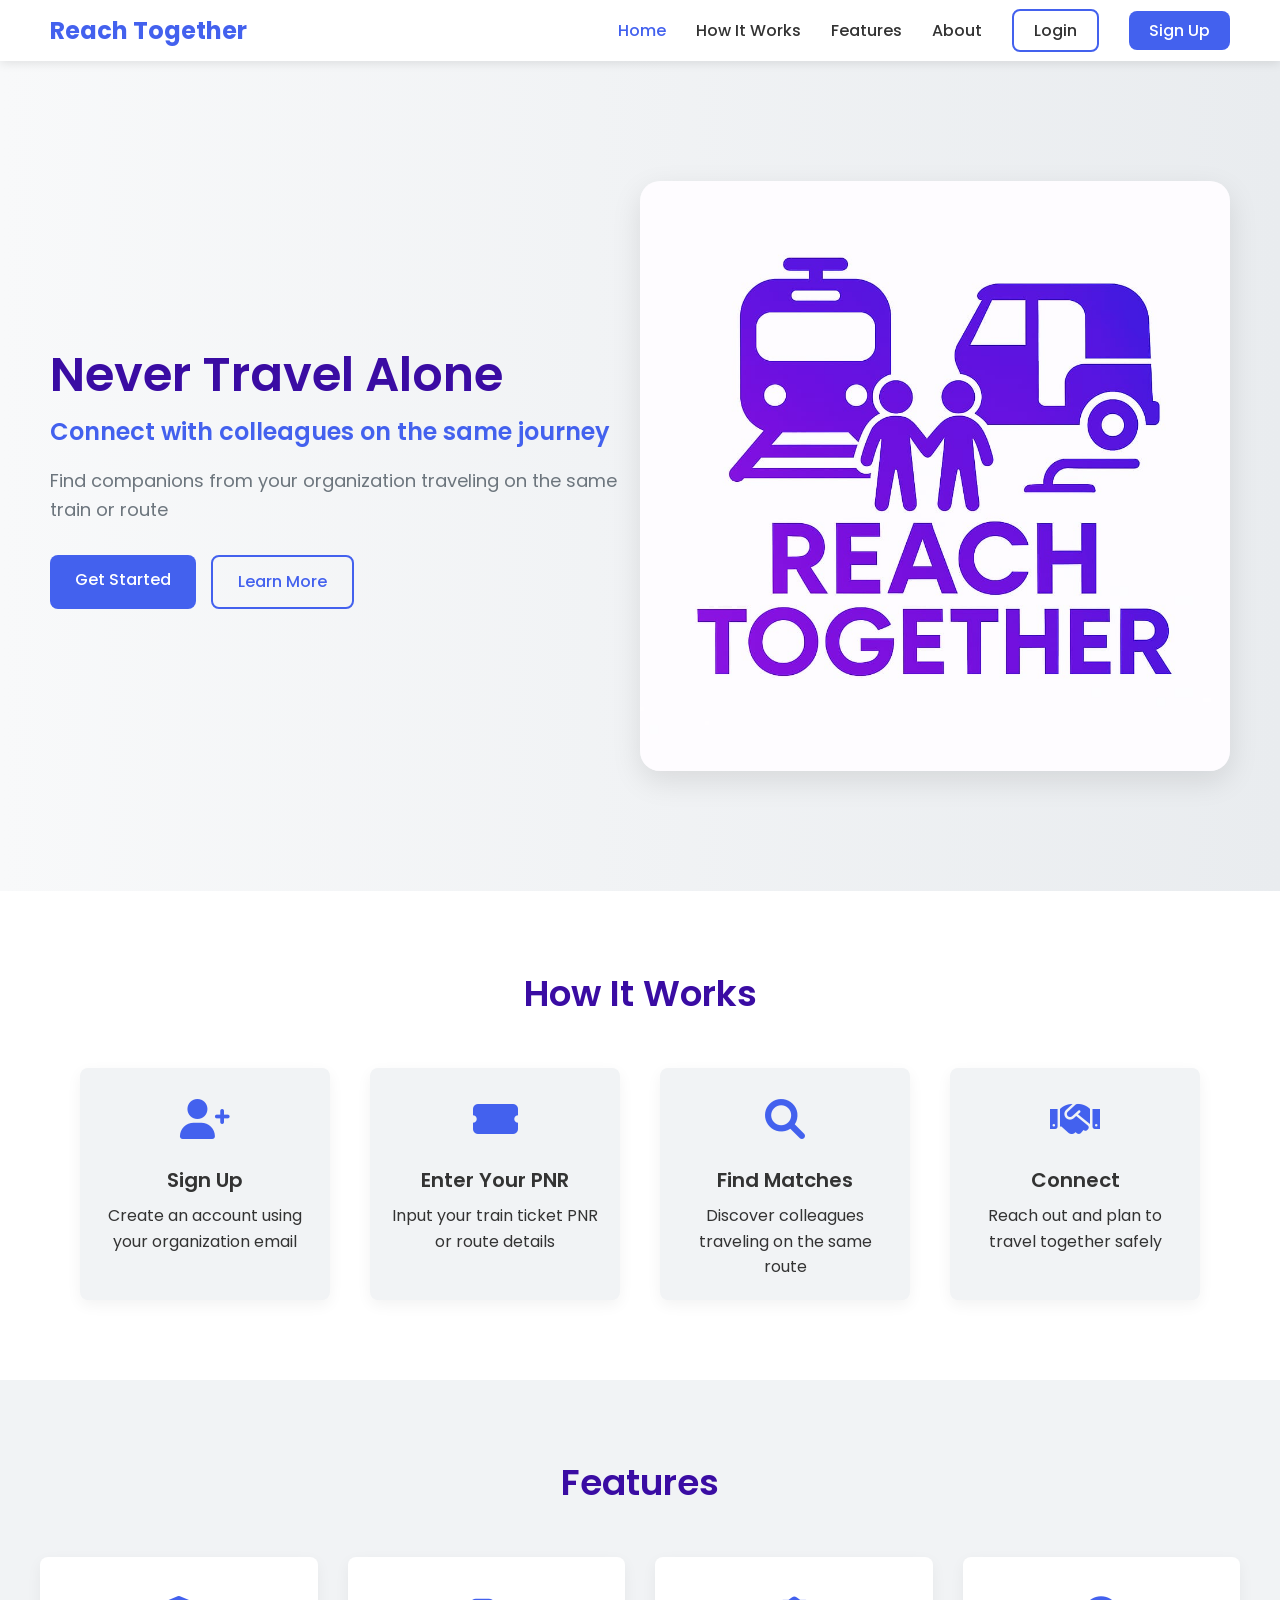
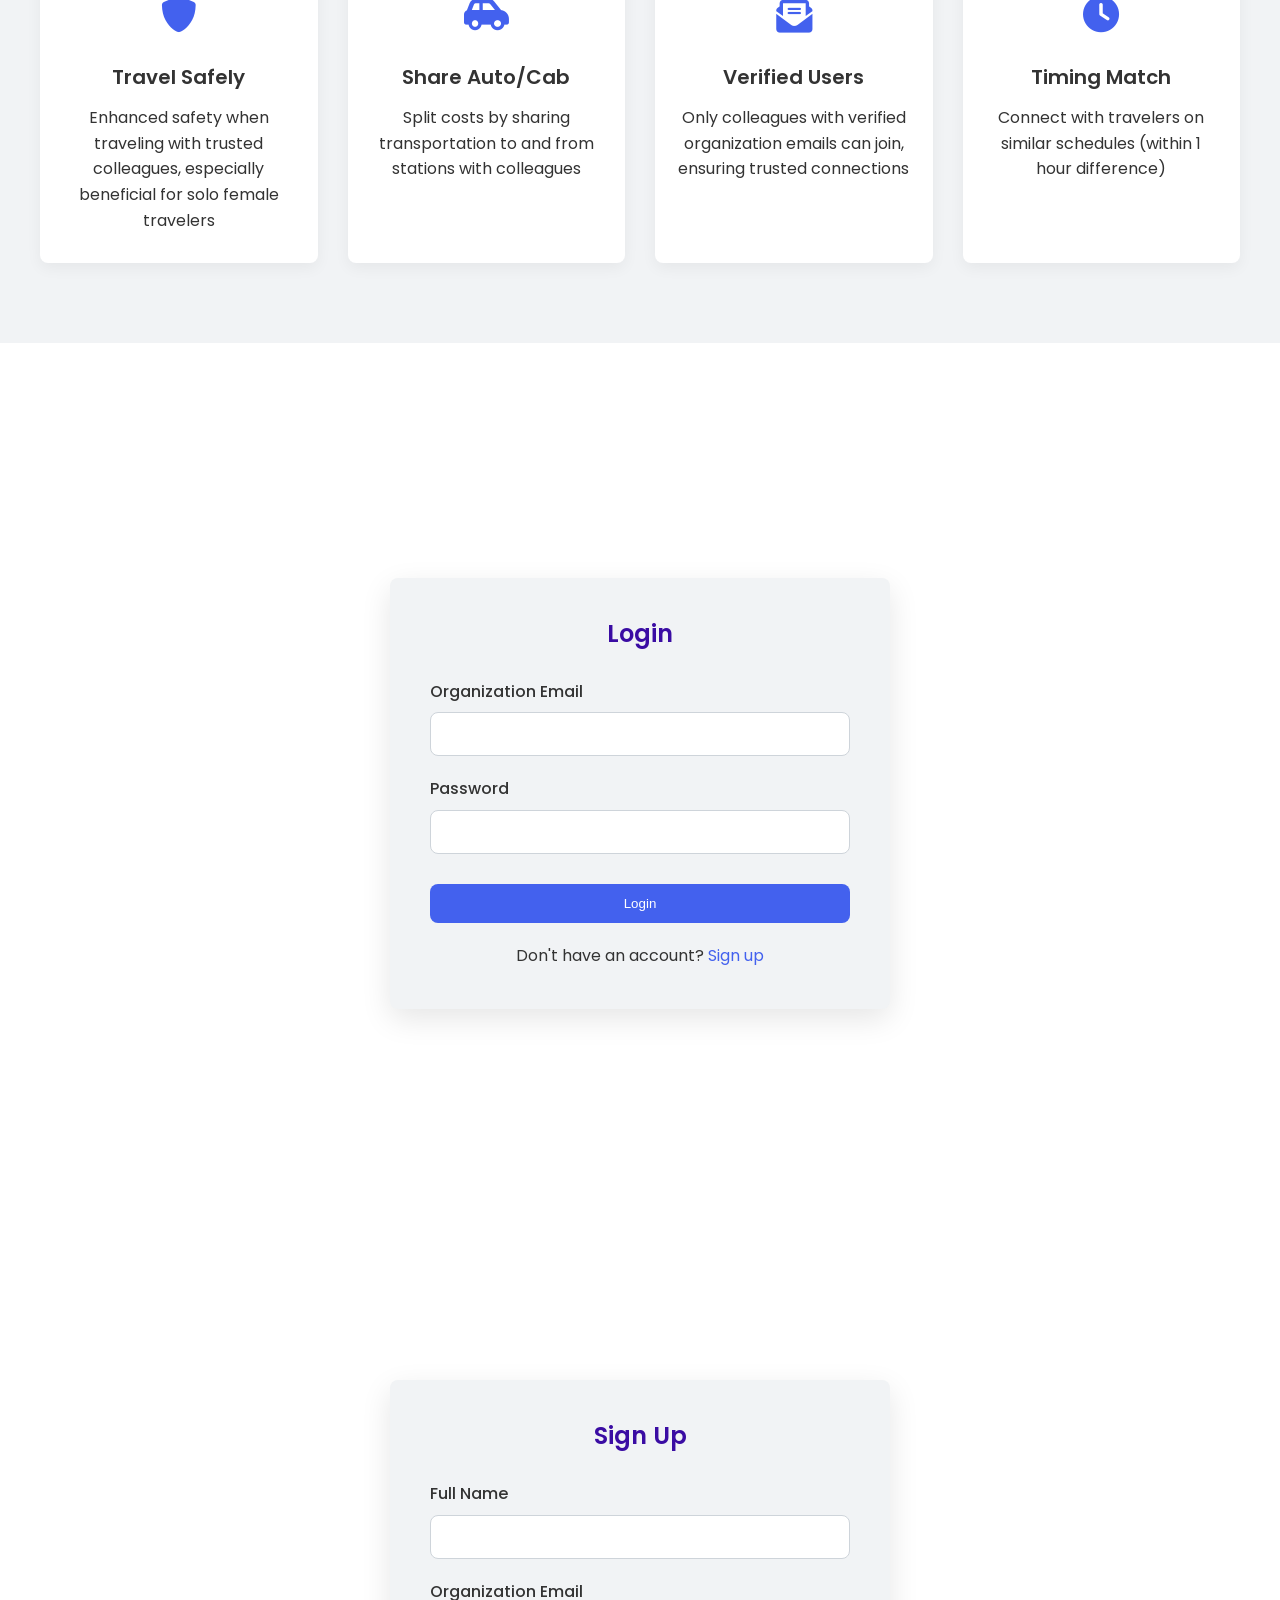
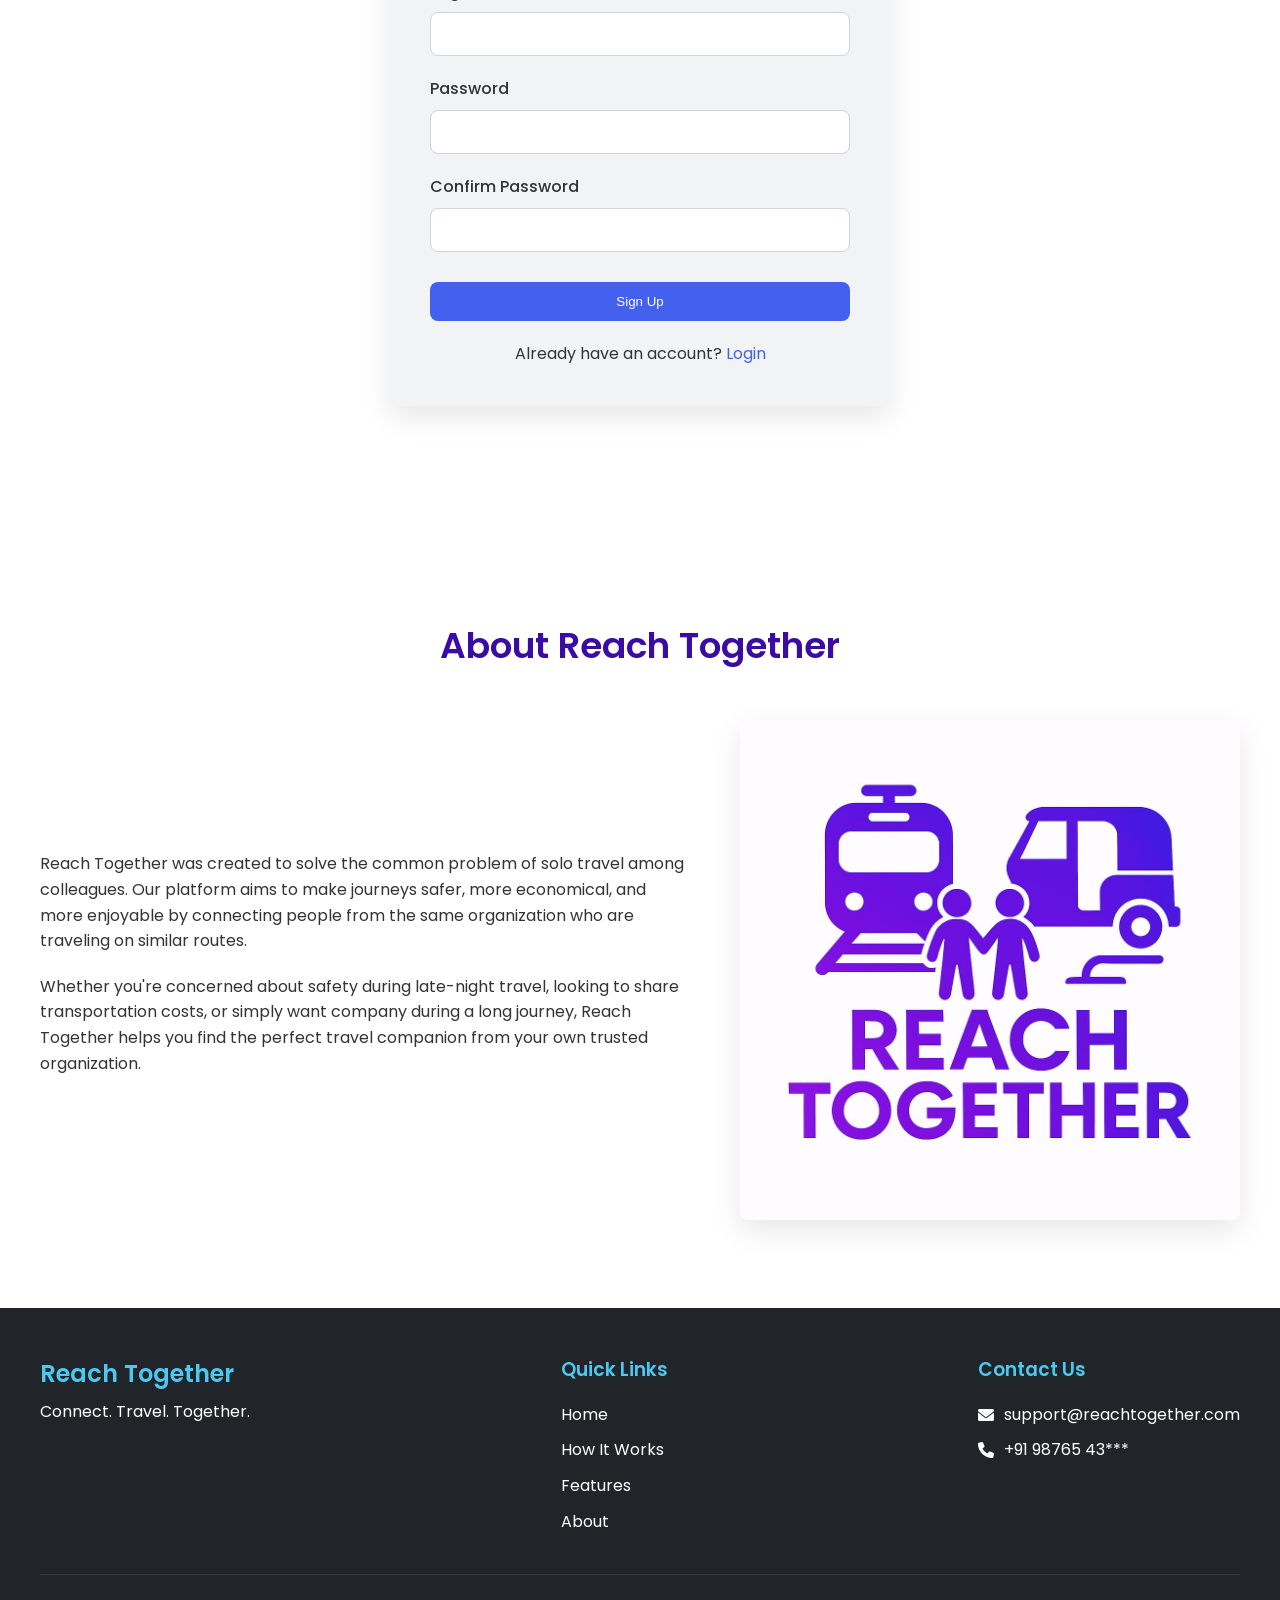
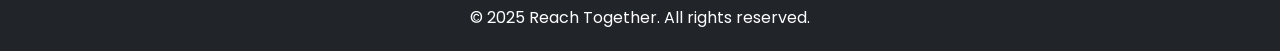
==== index.html @ 0765d07a "added" ====
<!DOCTYPE html>
<html lang="en">
<head>
    <meta charset="UTF-8">
    <meta name="viewport" content="width=device-width, initial-scale=1.0">
    <title>Reach Together - Find Travel Companions</title>
    <link rel="stylesheet" href="styles.css">
    <link rel="stylesheet" href="https://cdnjs.cloudflare.com/ajax/libs/font-awesome/6.0.0-beta3/css/all.min.css">
</head>
<body>
    <header>
        <nav>
            <div class="logo">
                <h1>Reach Together</h1>
            </div>
            <ul class="nav-links" id="navLinks">
                <li><a href="#home" class="active">Home</a></li>
                <li><a href="#how-it-works">How It Works</a></li>
                <li><a href="#features">Features</a></li>
                <li><a href="#about">About</a></li>
                <li><a href="#login-section" class="login-btn">Login</a></li>
                <li><a href="#signup-section" class="signup-btn">Sign Up</a></li>
            </ul>
            <div class="burger" id="burger">
                <div class="line1"></div>
                <div class="line2"></div>
                <div class="line3"></div>
            </div>
        </nav>
    </header>

    <main>
        <section id="home" class="hero">
            <div class="hero-content">
                <h1>Never Travel Alone</h1>
                <h2>Connect with colleagues on the same journey</h2>
                <p>Find companions from your organization traveling on the same train or route</p>
                <div class="hero-buttons">
                    <a href="#signup-section" class="primary-btn">Get Started</a>
                    <a href="#how-it-works" class="secondary-btn">Learn More</a>
                </div>
            </div>
            <div class="hero-image">
                <img src="WhatsApp Image 2025-04-29 at 11.39.32 AM.jpeg" alt="People traveling together">
            </div>
        </section>

        <section id="how-it-works" class="how-it-works">
            <h2>How It Works</h2>
            <div class="steps-container">
                <div class="step">
                    <div class="step-icon">
                        <i class="fas fa-user-plus"></i>
                    </div>
                    <h3>Sign Up</h3>
                    <p>Create an account using your organization email</p>
                </div>
                <div class="step">
                    <div class="step-icon">
                        <i class="fas fa-ticket-alt"></i>
                    </div>
                    <h3>Enter Your PNR</h3>
                    <p>Input your train ticket PNR or route details</p>
                </div>
                <div class="step">
                    <div class="step-icon">
                        <i class="fas fa-search"></i>
                    </div>
                    <h3>Find Matches</h3>
                    <p>Discover colleagues traveling on the same route</p>
                </div>
                <div class="step">
                    <div class="step-icon">
                        <i class="fas fa-handshake"></i>
                    </div>
                    <h3>Connect</h3>
                    <p>Reach out and plan to travel together safely</p>
                </div>
            </div>
        </section>

        <section id="features" class="features">
            <h2>Features</h2>
            <div class="features-grid">
                <div class="feature-card">
                    <div class="feature-icon">
                        <i class="fas fa-shield-alt"></i>
                    </div>
                    <h3>Travel Safely</h3>
                    <p>Enhanced safety when traveling with trusted colleagues, especially beneficial for solo female travelers</p>
                </div>
                <div class="feature-card">
                    <div class="feature-icon">
                        <i class="fas fa-car-side"></i>
                    </div>
                    <h3>Share Auto/Cab</h3>
                    <p>Split costs by sharing transportation to and from stations with colleagues</p>
                </div>
                <div class="feature-card">
                    <div class="feature-icon">
                        <i class="fas fa-envelope-open-text"></i>
                    </div>
                    <h3>Verified Users</h3>
                    <p>Only colleagues with verified organization emails can join, ensuring trusted connections</p>
                </div>
                <div class="feature-card">
                    <div class="feature-icon">
                        <i class="fas fa-clock"></i>
                    </div>
                    <h3>Timing Match</h3>
                    <p>Connect with travelers on similar schedules (within 1 hour difference)</p>
                </div>
            </div>
        </section>

        <section id="login-section" class="auth-section">
            <div class="auth-container">
                <h2>Login</h2>
                <form id="loginForm">
                    <div class="form-group">
                        <label for="loginEmail">Organization Email</label>
                        <input type="email" id="loginEmail" required>
                    </div>
                    <div class="form-group">
                        <label for="loginPassword">Password</label>
                        <input type="password" id="loginPassword" required>
                    </div>
                    <button type="submit" class="primary-btn">Login</button>
                </form>
                <p class="auth-redirect">Don't have an account? <a href="#signup-section">Sign up</a></p>
            </div>
        </section>

        <section id="signup-section" class="auth-section">
            <div class="auth-container">
                <h2>Sign Up</h2>
                <form id="signupForm">
                    <div class="form-group">
                        <label for="signupName">Full Name</label>
                        <input type="text" id="signupName" required>
                    </div>
                    <div class="form-group">
                        <label for="signupEmail">Organization Email</label>
                        <input type="email" id="signupEmail" required>
                    </div>
                    <div class="form-group">
                        <label for="signupPassword">Password</label>
                        <input type="password" id="signupPassword" required>
                    </div>
                    <div class="form-group">
                        <label for="signupConfirmPassword">Confirm Password</label>
                        <input type="password" id="signupConfirmPassword" required>
                    </div>
                    <button type="submit" class="primary-btn">Sign Up</button>
                </form>
                <p class="auth-redirect">Already have an account? <a href="#login-section">Login</a></p>
            </div>
        </section>

        <section id="about" class="about">
            <h2>About Reach Together</h2>
            <div class="about-content">
                <div class="about-text">
                    <p>Reach Together was created to solve the common problem of solo travel among colleagues. Our platform aims to make journeys safer, more economical, and more enjoyable by connecting people from the same organization who are traveling on similar routes.</p>
                    <p>Whether you're concerned about safety during late-night travel, looking to share transportation costs, or simply want company during a long journey, Reach Together helps you find the perfect travel companion from your own trusted organization.</p>
                </div>
                <div class="about-image">
                    <img src="WhatsApp Image 2025-04-29 at 11.39.32 AM.jpeg" alt="About Reach Together">
                </div>
            </div>
        </section>
    </main>

    <footer>
        <div class="footer-content">
            <div class="footer-logo">
                <h2>Reach Together</h2>
                <p>Connect. Travel. Together.</p>
            </div>
            <div class="footer-links">
                <h3>Quick Links</h3>
                <ul>
                    <li><a href="#home">Home</a></li>
                    <li><a href="#how-it-works">How It Works</a></li>
                    <li><a href="#features">Features</a></li>
                    <li><a href="#about">About</a></li>
                </ul>
            </div>
            <div class="footer-contact">
                <h3>Contact Us</h3>
                <p><i class="fas fa-envelope"></i> support@reachtogether.com</p>
                <p><i class="fas fa-phone"></i> +91 98765 43***</p>
            </div>
        </div>
        <div class="footer-bottom">
            <p>&copy; 2025 Reach Together. All rights reserved.</p>
        </div>
    </footer>

    <script src="script.js"></script>
</body>
</html>
---- styles.css ----
/* Global Styles */
@import url('https://fonts.googleapis.com/css2?family=Poppins:wght@300;400;500;600;700&display=swap');

:root {
    --primary-color: #4361ee;
    --secondary-color: #3a0ca3;
    --accent-color: #4cc9f0;
    --text-dark: #333333;
    --text-light: #ffffff;
    --background-light: #f8f9fa;
    --background-dark: #212529;
    --success-color: #2ecc71;
    --danger-color: #e74c3c;
    --warning-color: #f39c12;
    --gray-light: #f1f3f5;
    --gray-medium: #ced4da;
    --gray-dark: #6c757d;
    --border-radius: 8px;
    --transition: all 0.3s ease;
}

* {
    margin: 0;
    padding: 0;
    box-sizing: border-box;
}

body {
    font-family: 'Poppins', sans-serif;
    line-height: 1.6;
    color: var(--text-dark);
    background-color: var(--background-light);
}

a {
    text-decoration: none;
    color: var(--primary-color);
    transition: var(--transition);
}

ul {
    list-style: none;
}

h1, h2, h3, h4 {
    font-weight: 600;
    line-height: 1.3;
}

section {
    padding: 80px 20px;
}

.container {
    max-width: 1200px;
    margin: 0 auto;
    padding: 0 20px;
}

/* Navigation */
header {
    background-color: var(--text-light);
    box-shadow: 0 2px 10px rgba(0, 0, 0, 0.1);
    position: sticky;
    top: 0;
    z-index: 1000;
}

nav {
    display: flex;
    justify-content: space-between;
    align-items: center;
    padding: 15px 50px;
    max-width: 1400px;
    margin: 0 auto;
}

.logo h1 {
    color: var(--primary-color);
    font-size: 24px;
    font-weight: 700;
}

.nav-links {
    display: flex;
    gap: 30px;
}

.nav-links a {
    color: var(--text-dark);
    font-weight: 500;
}

.nav-links a:hover,
.nav-links a.active {
    color: var(--primary-color);
}

.login-btn, .signup-btn {
    padding: 8px 20px;
    border-radius: var(--border-radius);
    font-weight: 500;
}

.login-btn {
    color: var(--primary-color);
    border: 2px solid var(--primary-color);
}

.signup-btn {
    background-color: var(--primary-color);
    color: var(--text-light) !important;
}

.login-btn:hover {
    background-color: rgba(67, 97, 238, 0.1);
}

.signup-btn:hover {
    background-color: var(--secondary-color);
}

.burger {
    display: none;
    cursor: pointer;
}

.burger div {
    width: 25px;
    height: 3px;
    background-color: var(--text-dark);
    margin: 5px;
    transition: var(--transition);
}

/* Hero Section */
.hero {
    display: flex;
    align-items: center;
    justify-content: space-between;
    min-height: calc(100vh - 70px);
    padding: 0 50px;
    background: linear-gradient(to right, #f8f9fa, #e9ecef);
}

.hero-content {
    flex: 1;
    max-width: 600px;
}

.hero-content h1 {
    font-size: 48px;
    color: var(--secondary-color);
    margin-bottom: 10px;
}

.hero-content h2 {
    font-size: 24px;
    color: var(--primary-color);
    margin-bottom: 20px;
}

.hero-content p {
    font-size: 18px;
    color: var(--gray-dark);
    margin-bottom: 30px;
}

.hero-buttons {
    display: flex;
    gap: 15px;
}

.primary-btn {
    background-color: var(--primary-color);
    color: var(--text-light);
    padding: 12px 25px;
    border-radius: var(--border-radius);
    font-weight: 500;
    border: none;
    cursor: pointer;
    display: inline-block;
    transition: var(--transition);
}

.secondary-btn {
    background-color: transparent;
    color: var(--primary-color);
    padding: 12px 25px;
    border-radius: var(--border-radius);
    font-weight: 500;
    border: 2px solid var(--primary-color);
    cursor: pointer;
    display: inline-block;
    transition: var(--transition);
}

.primary-btn:hover {
    background-color: var(--secondary-color);
}

.secondary-btn:hover {
    background-color: rgba(67, 97, 238, 0.1);
}

.hero-image {
    flex: 1;
    display: flex;
    justify-content: center;
    align-items: center;
    max-width: 600px;
}

.hero-image img {
    max-width: 100%;
    border-radius: 20px;
    box-shadow: 0 10px 30px rgba(0, 0, 0, 0.1);
}

/* How It Works Section */
.how-it-works {
    text-align: center;
    background-color: var(--text-light);
}

.how-it-works h2 {
    font-size: 36px;
    margin-bottom: 50px;
    color: var(--secondary-color);
}

.steps-container {
    display: flex;
    justify-content: center;
    flex-wrap: wrap;
    gap: 40px;
    max-width: 1200px;
    margin: 0 auto;
}

.step {
    flex: 1;
    min-width: 200px;
    max-width: 250px;
    padding: 20px;
    border-radius: var(--border-radius);
    background-color: var(--gray-light);
    box-shadow: 0 5px 15px rgba(0, 0, 0, 0.05);
    transition: var(--transition);
}

.step:hover {
    transform: translateY(-10px);
    box-shadow: 0 15px 30px rgba(0, 0, 0, 0.1);
}

.step-icon {
    font-size: 40px;
    color: var(--primary-color);
    margin-bottom: 15px;
}

.step h3 {
    margin-bottom: 10px;
    font-size: 20px;
}

/* Features Section */
.features {
    background-color: var(--gray-light);
    text-align: center;
}

.features h2 {
    font-size: 36px;
    margin-bottom: 50px;
    color: var(--secondary-color);
}

.features-grid {
    display: grid;
    grid-template-columns: repeat(auto-fit, minmax(250px, 1fr));
    gap: 30px;
    max-width: 1200px;
    margin: 0 auto;
}

.feature-card {
    background-color: var(--text-light);
    padding: 30px 20px;
    border-radius: var(--border-radius);
    box-shadow: 0 5px 15px rgba(0, 0, 0, 0.05);
    transition: var(--transition);
}

.feature-card:hover {
    transform: translateY(-5px);
    box-shadow: 0 10px 25px rgba(0, 0, 0, 0.1);
}

.feature-icon {
    font-size: 36px;
    color: var(--primary-color);
    margin-bottom: 20px;
}

.feature-card h3 {
    margin-bottom: 15px;
    font-size: 20px;
}

/* Authentication Sections */
.auth-section {
    min-height: 100vh;
    display: flex;
    justify-content: center;
    align-items: center;
    background-color: var(--text-light);
}

.auth-container {
    background-color: var(--gray-light);
    padding: 40px;
    border-radius: var(--border-radius);
    box-shadow: 0 10px 30px rgba(0, 0, 0, 0.1);
    width: 100%;
    max-width: 500px;
}

.auth-container h2 {
    text-align: center;
    margin-bottom: 30px;
    color: var(--secondary-color);
}

.form-group {
    margin-bottom: 20px;
}

.form-group label {
    display: block;
    margin-bottom: 8px;
    font-weight: 500;
}

.form-group input {
    width: 100%;
    padding: 12px 15px;
    border: 1px solid var(--gray-medium);
    border-radius: var(--border-radius);
    font-size: 16px;
    transition: var(--transition);
}

.form-group input:focus {
    border-color: var(--primary-color);
    outline: none;
    box-shadow: 0 0 0 3px rgba(67, 97, 238, 0.2);
}

.auth-container .primary-btn {
    width: 100%;
    margin-top: 10px;
}

.auth-redirect {
    margin-top: 20px;
    text-align: center;
}

/* About Section */
.about {
    background-color: var(--text-light);
}

.about h2 {
    font-size: 36px;
    margin-bottom: 50px;
    text-align: center;
    color: var(--secondary-color);
}

.about-content {
    display: flex;
    align-items: center;
    justify-content: space-between;
    gap: 50px;
    max-width: 1200px;
    margin: 0 auto;
}

.about-text {
    flex: 1;
}

.about-text p {
    margin-bottom: 20px;
    font-size: 16px;
}

.about-image {
    flex: 1;
    max-width: 500px;
}

.about-image img {
    width: 100%;
    border-radius: var(--border-radius);
    box-shadow: 0 10px 30px rgba(0, 0, 0, 0.1);
}

/* Footer */
footer {
    background-color: var(--background-dark);
    color: var(--text-light);
    padding: 50px 20px 20px;
}

.footer-content {
    display: flex;
    justify-content: space-between;
    flex-wrap: wrap;
    gap: 40px;
    max-width: 1200px;
    margin: 0 auto;
}

.footer-logo h2 {
    color: var(--accent-color);
    margin-bottom: 10px;
}

.footer-links h3,
.footer-contact h3 {
    margin-bottom: 20px;
    color: var(--accent-color);
}

.footer-links ul li {
    margin-bottom: 10px;
}

.footer-links a {
    color: var(--text-light);
}

.footer-links a:hover {
    color: var(--accent-color);
}

.footer-contact p {
    margin-bottom: 10px;
    display: flex;
    align-items: center;
    gap: 10px;
}

.footer-bottom {
    text-align: center;
    padding-top: 30px;
    margin-top: 30px;
    border-top: 1px solid rgba(255, 255, 255, 0.1);
    max-width: 1200px;
    margin: 30px auto 0;
}

/* Dashboard Styles (for later implementation) */
.dashboard {
    display: none; /* Initially hidden, will be shown after login */
    padding: 30px;
    max-width: 1200px;
    margin: 0 auto;
}

.dashboard-header {
    display: flex;
    justify-content: space-between;
    align-items: center;
    margin-bottom: 30px;
}

.user-info {
    display: flex;
    align-items: center;
    gap: 15px;
}

.user-avatar {
    width: 50px;
    height: 50px;
    border-radius: 50%;
    background-color: var(--primary-color);
    display: flex;
    align-items: center;
    justify-content: center;
    color: var(--text-light);
    font-weight: 600;
    font-size: 20px;
}

.dashboard-controls {
    display: flex;
    gap: 15px;
}

.dashboard-tabs {
    display: flex;
    background-color: var(--gray-light);
    border-radius: var(--border-radius);
    overflow: hidden;
    margin-bottom: 30px;
}

.tab-btn {
    flex: 1;
    padding: 15px;
    text-align: center;
    background-color: transparent;
    border: none;
    cursor: pointer;
    font-weight: 500;
    transition: var(--transition);
}

.tab-btn.active {
    background-color: var(--primary-color);
    color: var(--text-light);
}

.tab-content {
    background-color: var(--text-light);
    border-radius: var(--border-radius);
    padding: 30px;
    box-shadow: 0 5px 15px rgba(0, 0, 0, 0.05);
}

/* Responsive Design */
@media screen and (max-width: 1024px) {
    .hero {
        flex-direction: column;
        text-align: center;
        padding: 50px 20px;
    }

    .hero-content {
        margin-bottom: 50px;
    }

    .about-content {
        flex-direction: column;
    }

    .about-text {
        order: 2;
    }

    .about-image {
        order: 1;
        margin-bottom: 30px;
    }
}

@media screen and (max-width: 768px) {
    nav {
        padding: 15px 20px;
    }

    .nav-links {
        position: absolute;
        right: 0;
        top: 70px;
        background-color: var(--text-light);
        height: calc(100vh - 70px);
        width: 0;
        flex-direction: column;
        align-items: center;
        justify-content: flex-start;
        padding-top: 40px;
        overflow-x: hidden;
        transition: var(--transition);
        box-shadow: -5px 0 15px rgba(0, 0, 0, 0.1);
    }

    .nav-links.active {
        width: 250px;
    }

    .burger {
        display: block;
    }

    .features-grid,
    .footer-content {
        grid-template-columns: 1fr;
    }
}

@media screen and (max-width: 480px) {
    .hero-content h1 {
        font-size: 36px;
    }

    .hero-content h2 {
        font-size: 20px;
    }

    .hero-buttons {
        flex-direction: column;
    }

    .how-it-works h2,
    .features h2,
    .about h2 {
        font-size: 28px;
    }

    .auth-container {
        padding: 30px 20px;
    }
}
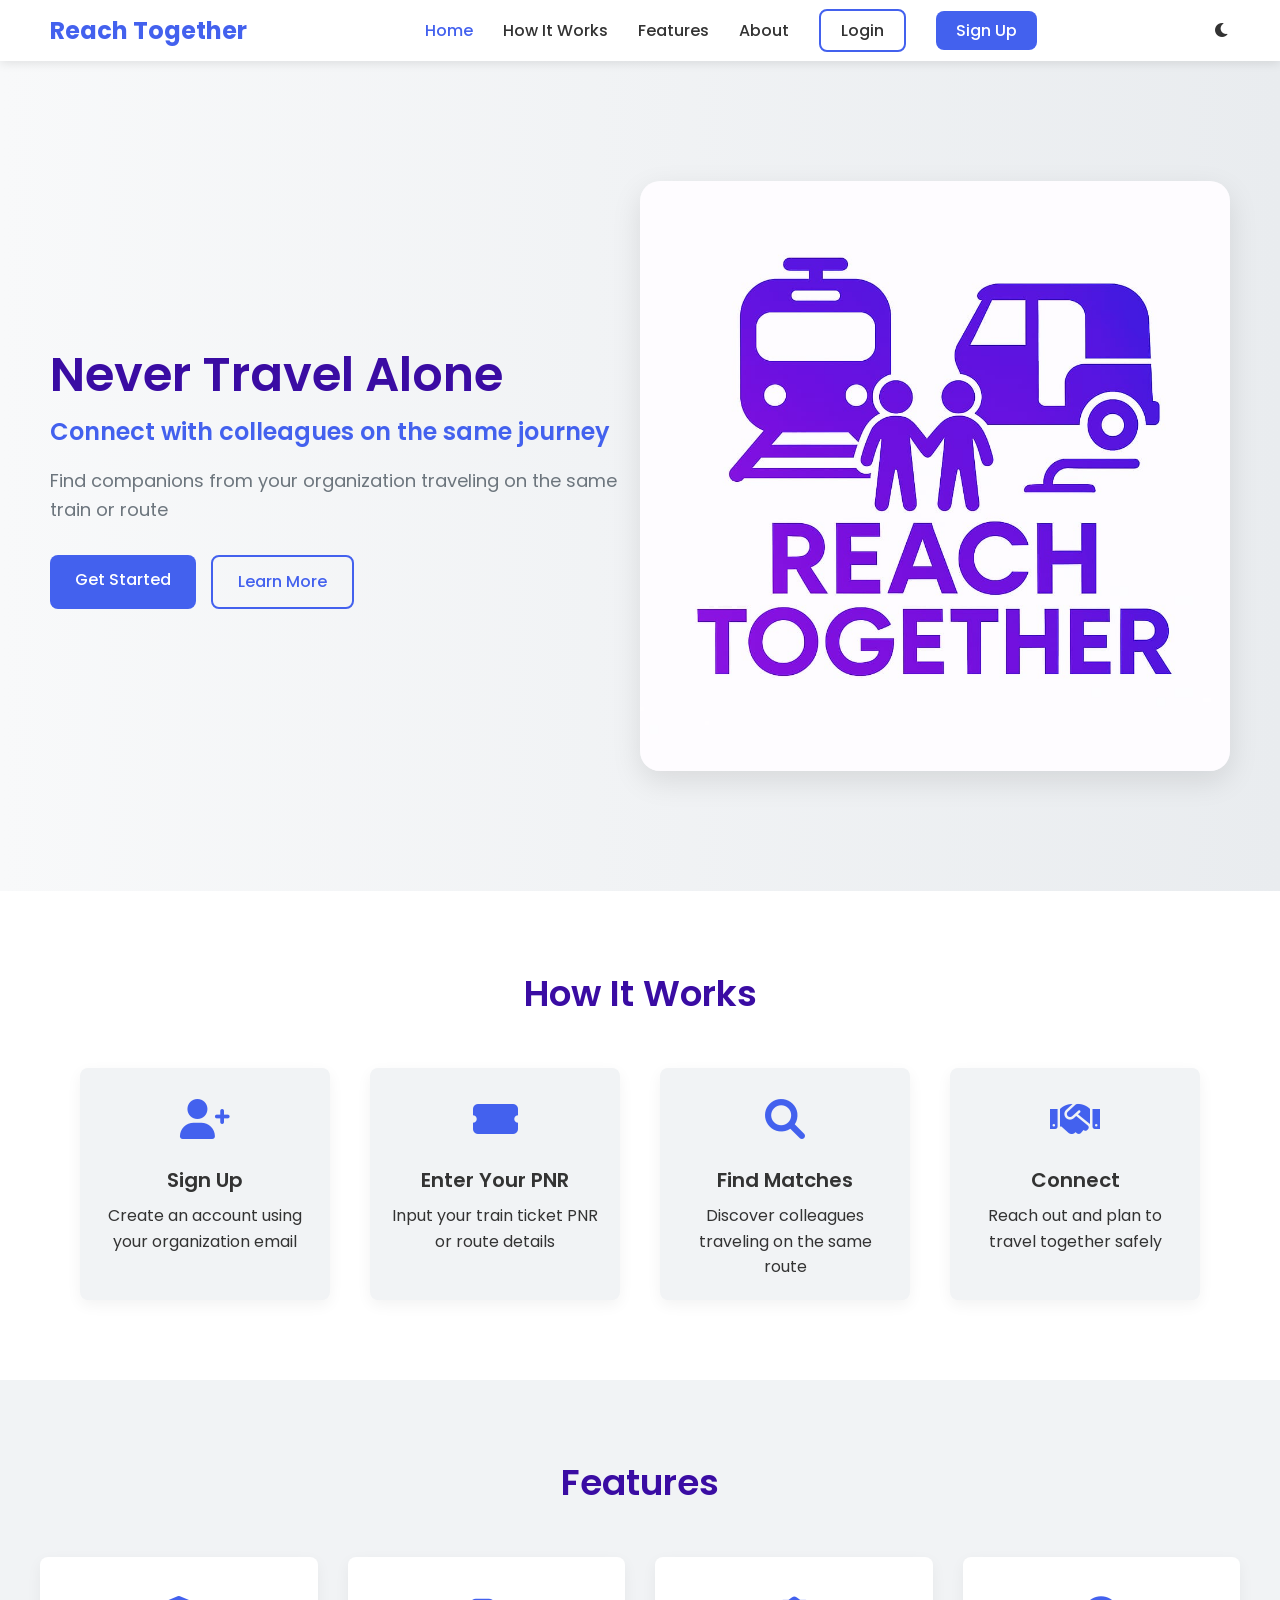
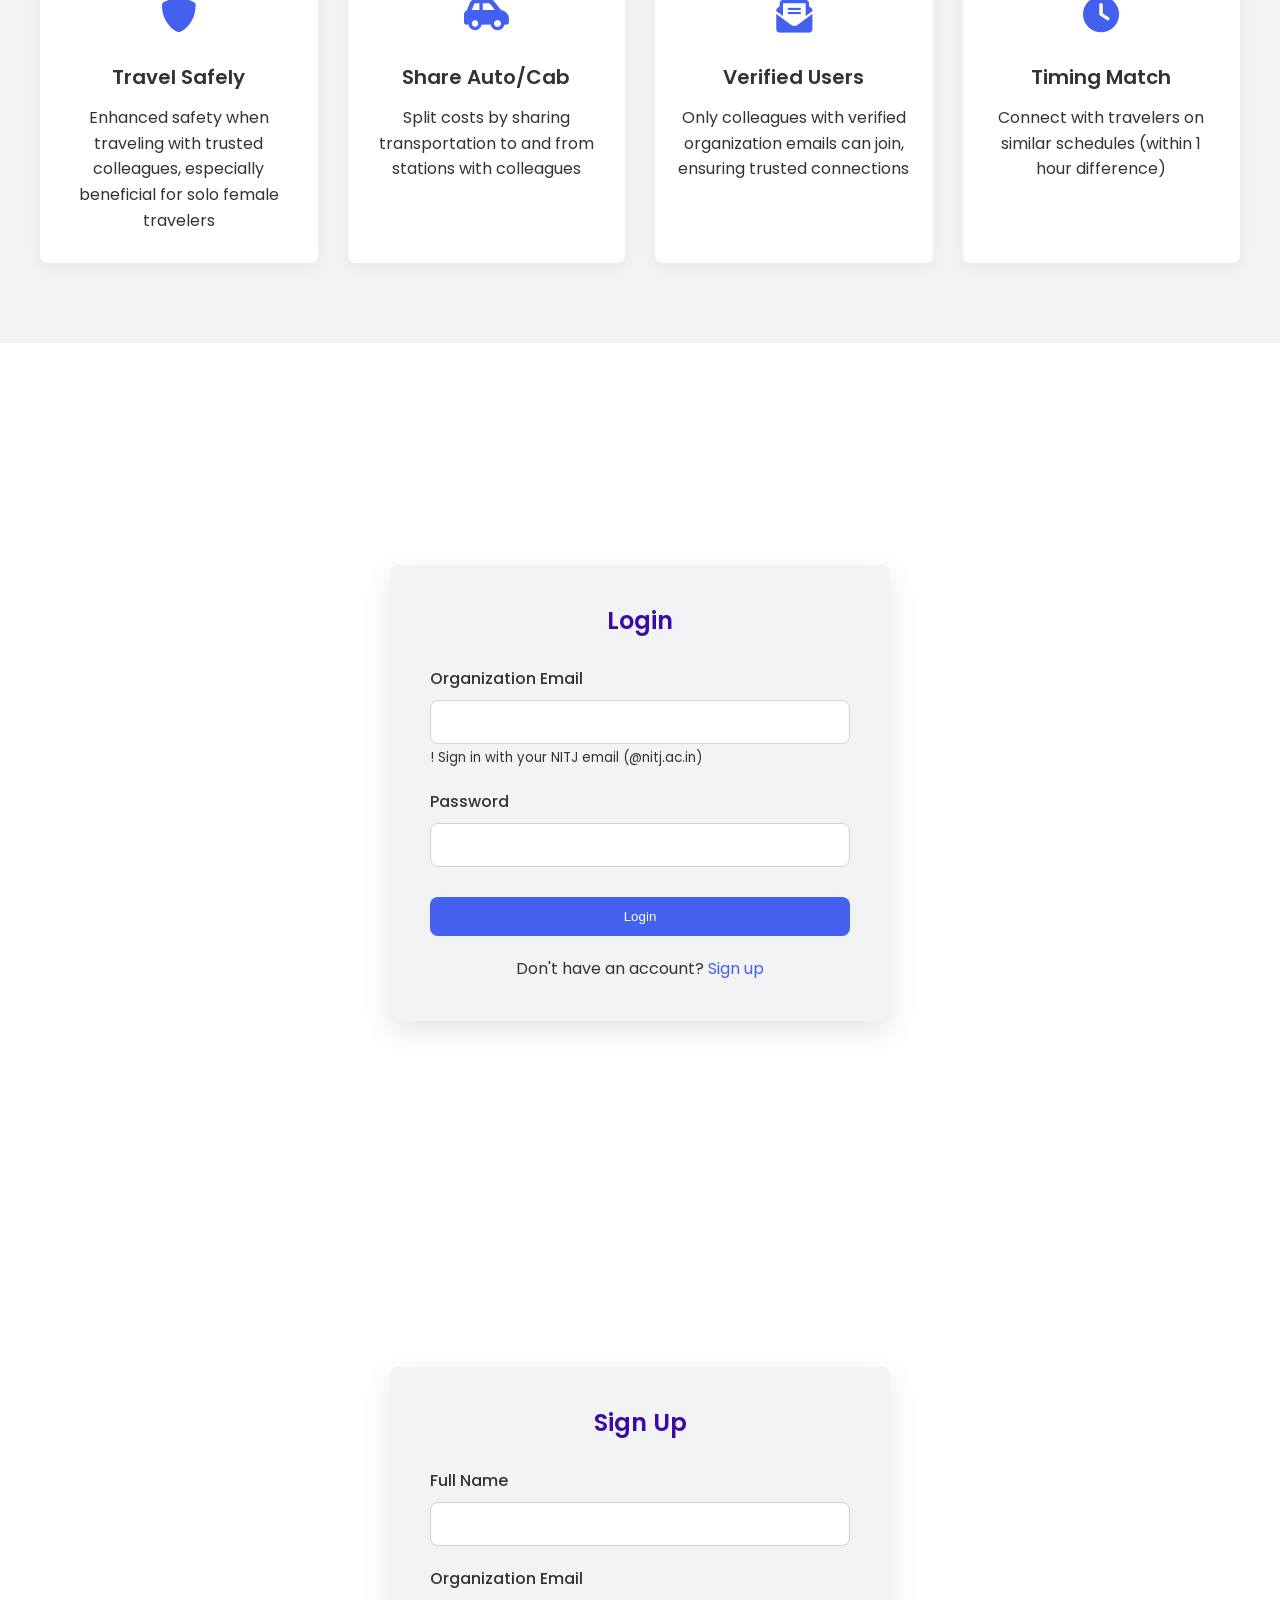
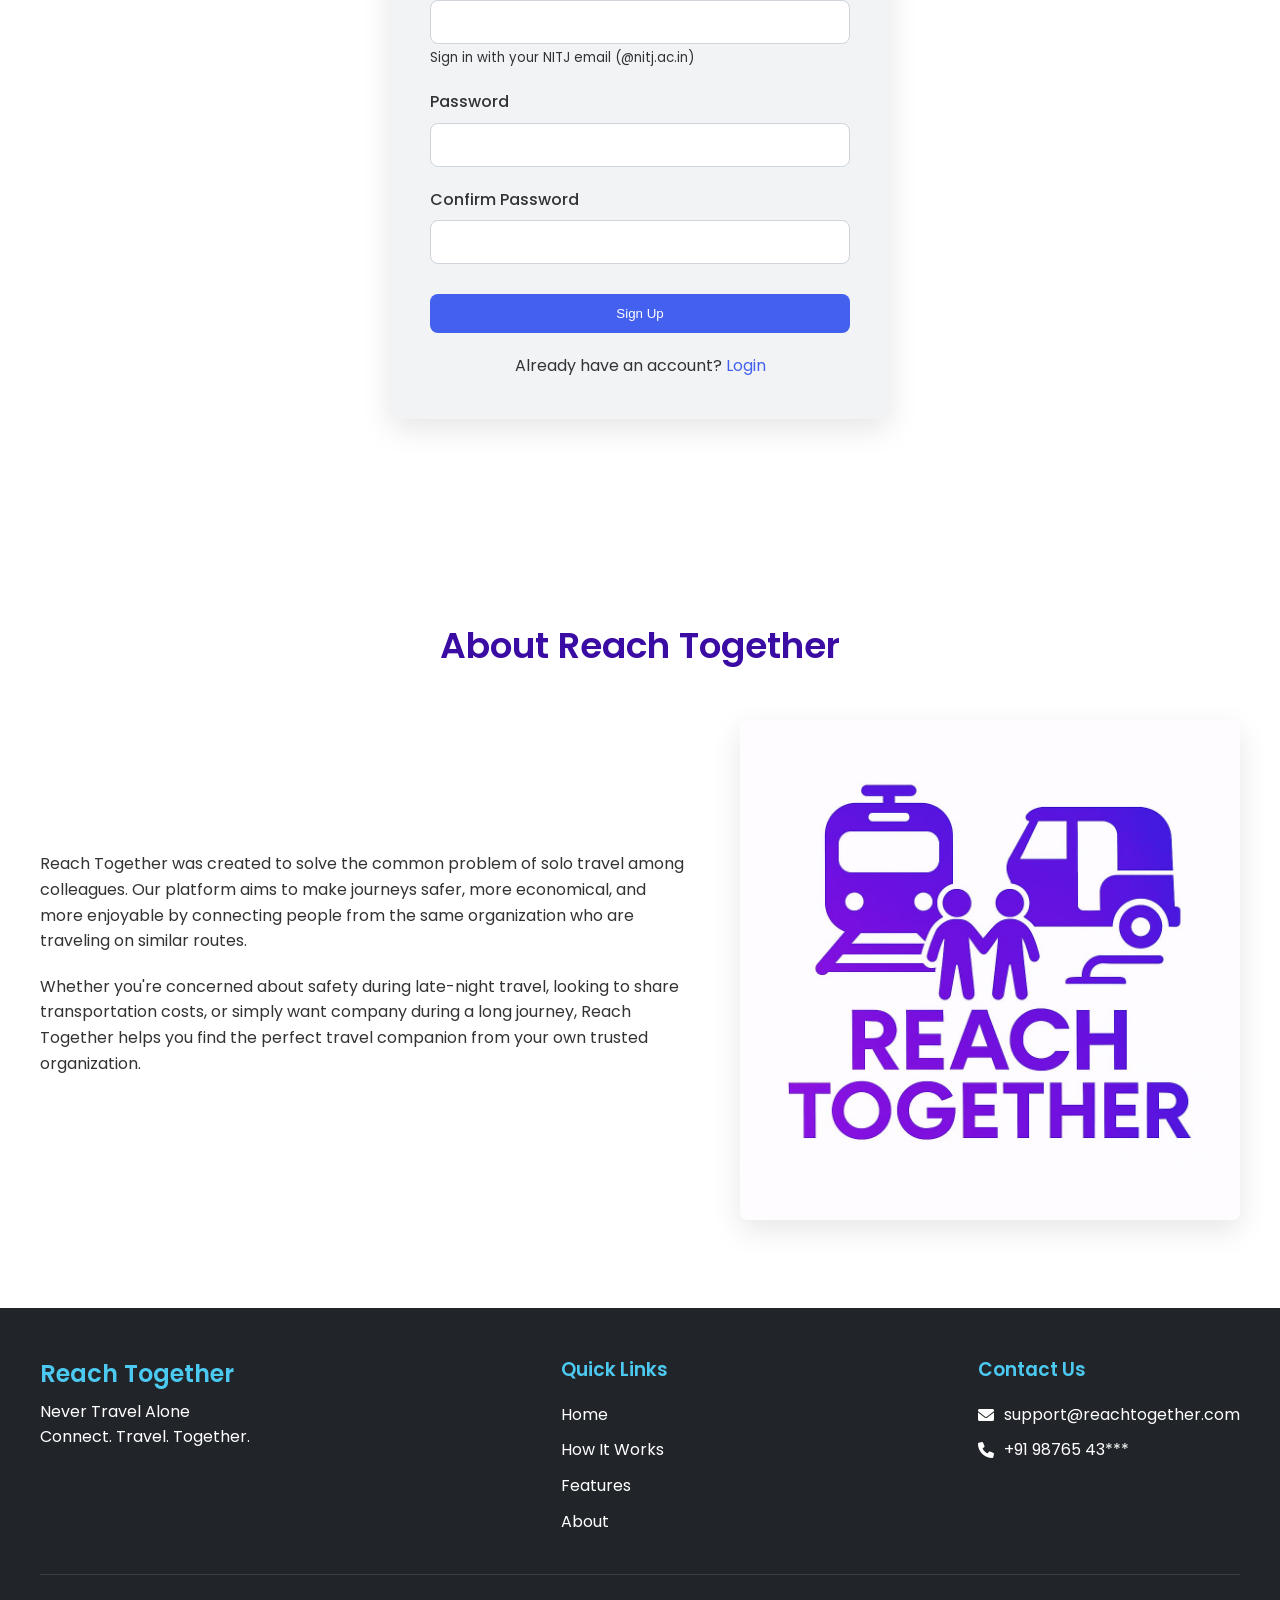
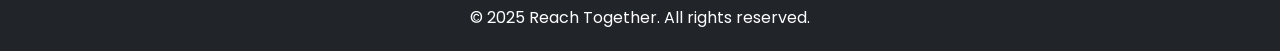
==== commit bba0e760: "Revise index.html structure and content Updated the HTML structure and content for the Reach Togethe" ====
--- a/index.html
+++ b/index.html
@@ -21,6 +21,11 @@
                 <li><a href="#login-section" class="login-btn">Login</a></li>
                 <li><a href="#signup-section" class="signup-btn">Sign Up</a></li>
             </ul>
+            <div class="theme-toggle" id="themeToggle" title="Toggle Dark Mode">
+                <div class="theme-toggle-slider">
+                    <i class="fas fa-moon"></i>
+                </div>
+            </div>
             <div class="burger" id="burger">
                 <div class="line1"></div>
                 <div class="line2"></div>
@@ -41,7 +46,7 @@
                 </div>
             </div>
             <div class="hero-image">
-                <img src="WhatsApp Image 2025-04-29 at 11.39.32 AM.jpeg" alt="People traveling together">
+                <img src="Reach Together Light.jpeg" data-light="Reach Together Light.jpeg" data-dark="Reach Together Dark.png" alt="People traveling together">
             </div>
         </section>
 
@@ -120,6 +125,7 @@
                     <div class="form-group">
                         <label for="loginEmail">Organization Email</label>
                         <input type="email" id="loginEmail" required>
+                        <small class="auth-note">! Sign in with your NITJ email (@nitj.ac.in)</small>
                     </div>
                     <div class="form-group">
                         <label for="loginPassword">Password</label>
@@ -142,6 +148,7 @@
                     <div class="form-group">
                         <label for="signupEmail">Organization Email</label>
                         <input type="email" id="signupEmail" required>
+                        <small class="auth-note">Sign in with your NITJ email (@nitj.ac.in)</small>
                     </div>
                     <div class="form-group">
                         <label for="signupPassword">Password</label>
@@ -165,7 +172,7 @@
                     <p>Whether you're concerned about safety during late-night travel, looking to share transportation costs, or simply want company during a long journey, Reach Together helps you find the perfect travel companion from your own trusted organization.</p>
                 </div>
                 <div class="about-image">
-                    <img src="WhatsApp Image 2025-04-29 at 11.39.32 AM.jpeg" alt="About Reach Together">
+                    <img src="Reach Together Light.jpeg" data-light="Reach Together Light.jpeg" data-dark="Reach Together Dark.png" alt="About Reach Together">
                 </div>
             </div>
         </section>
@@ -175,6 +182,7 @@
         <div class="footer-content">
             <div class="footer-logo">
                 <h2>Reach Together</h2>
+                <p>Never Travel Alone</p>
                 <p>Connect. Travel. Together.</p>
             </div>
             <div class="footer-links">
@@ -199,4 +207,4 @@
 
     <script src="script.js"></script>
 </body>
-</html>+</html>
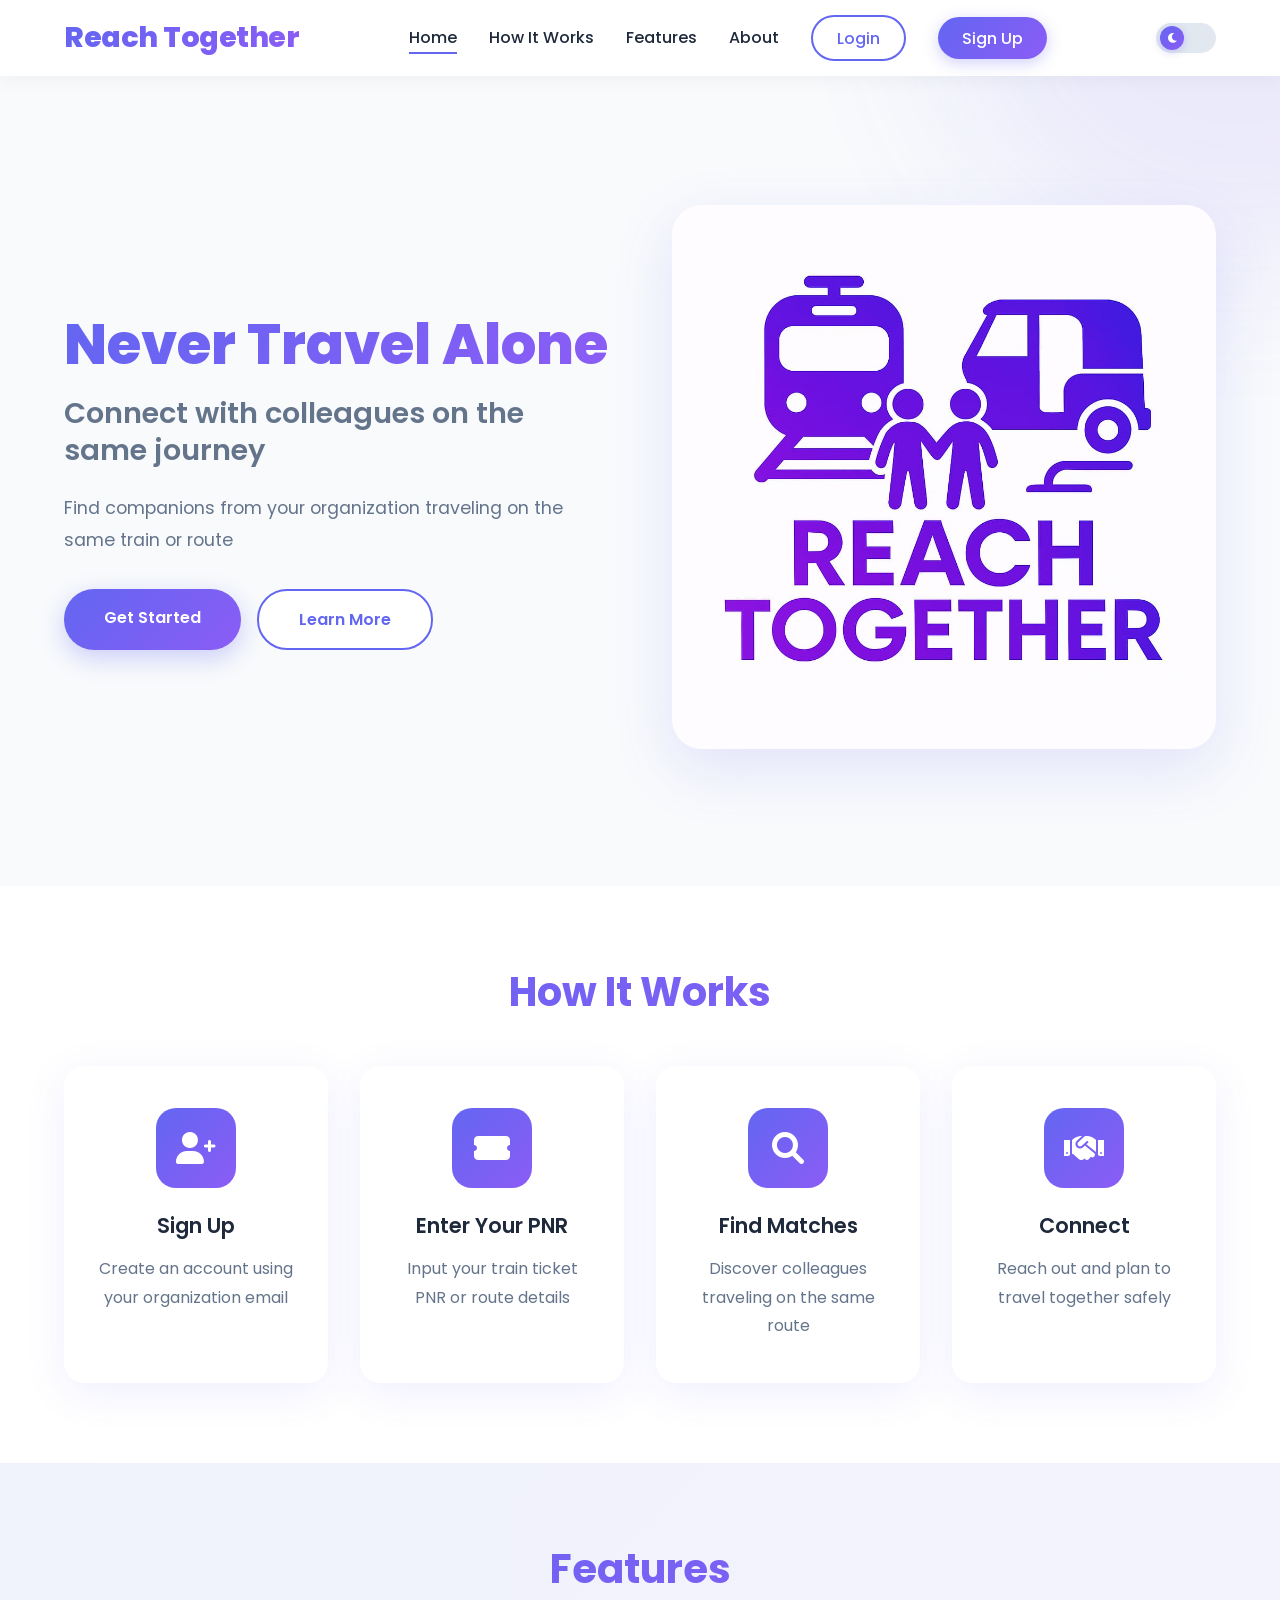
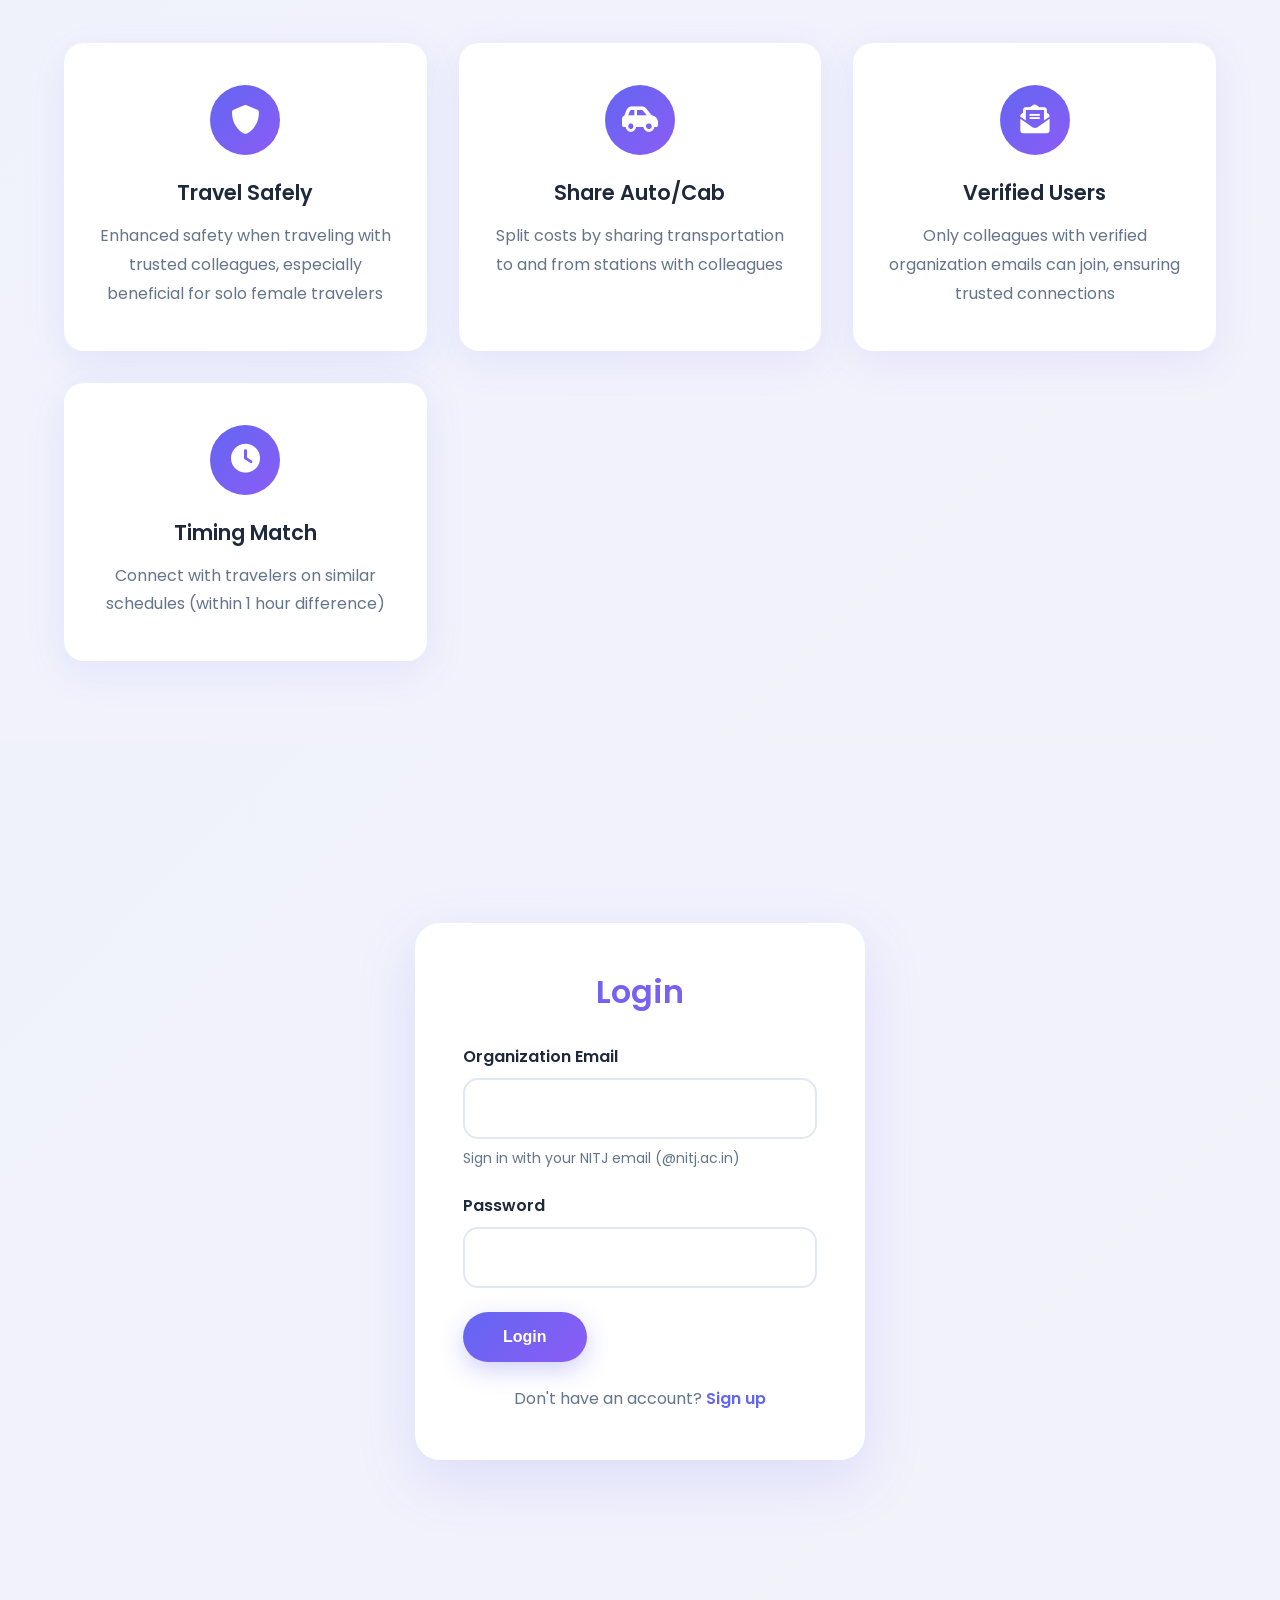
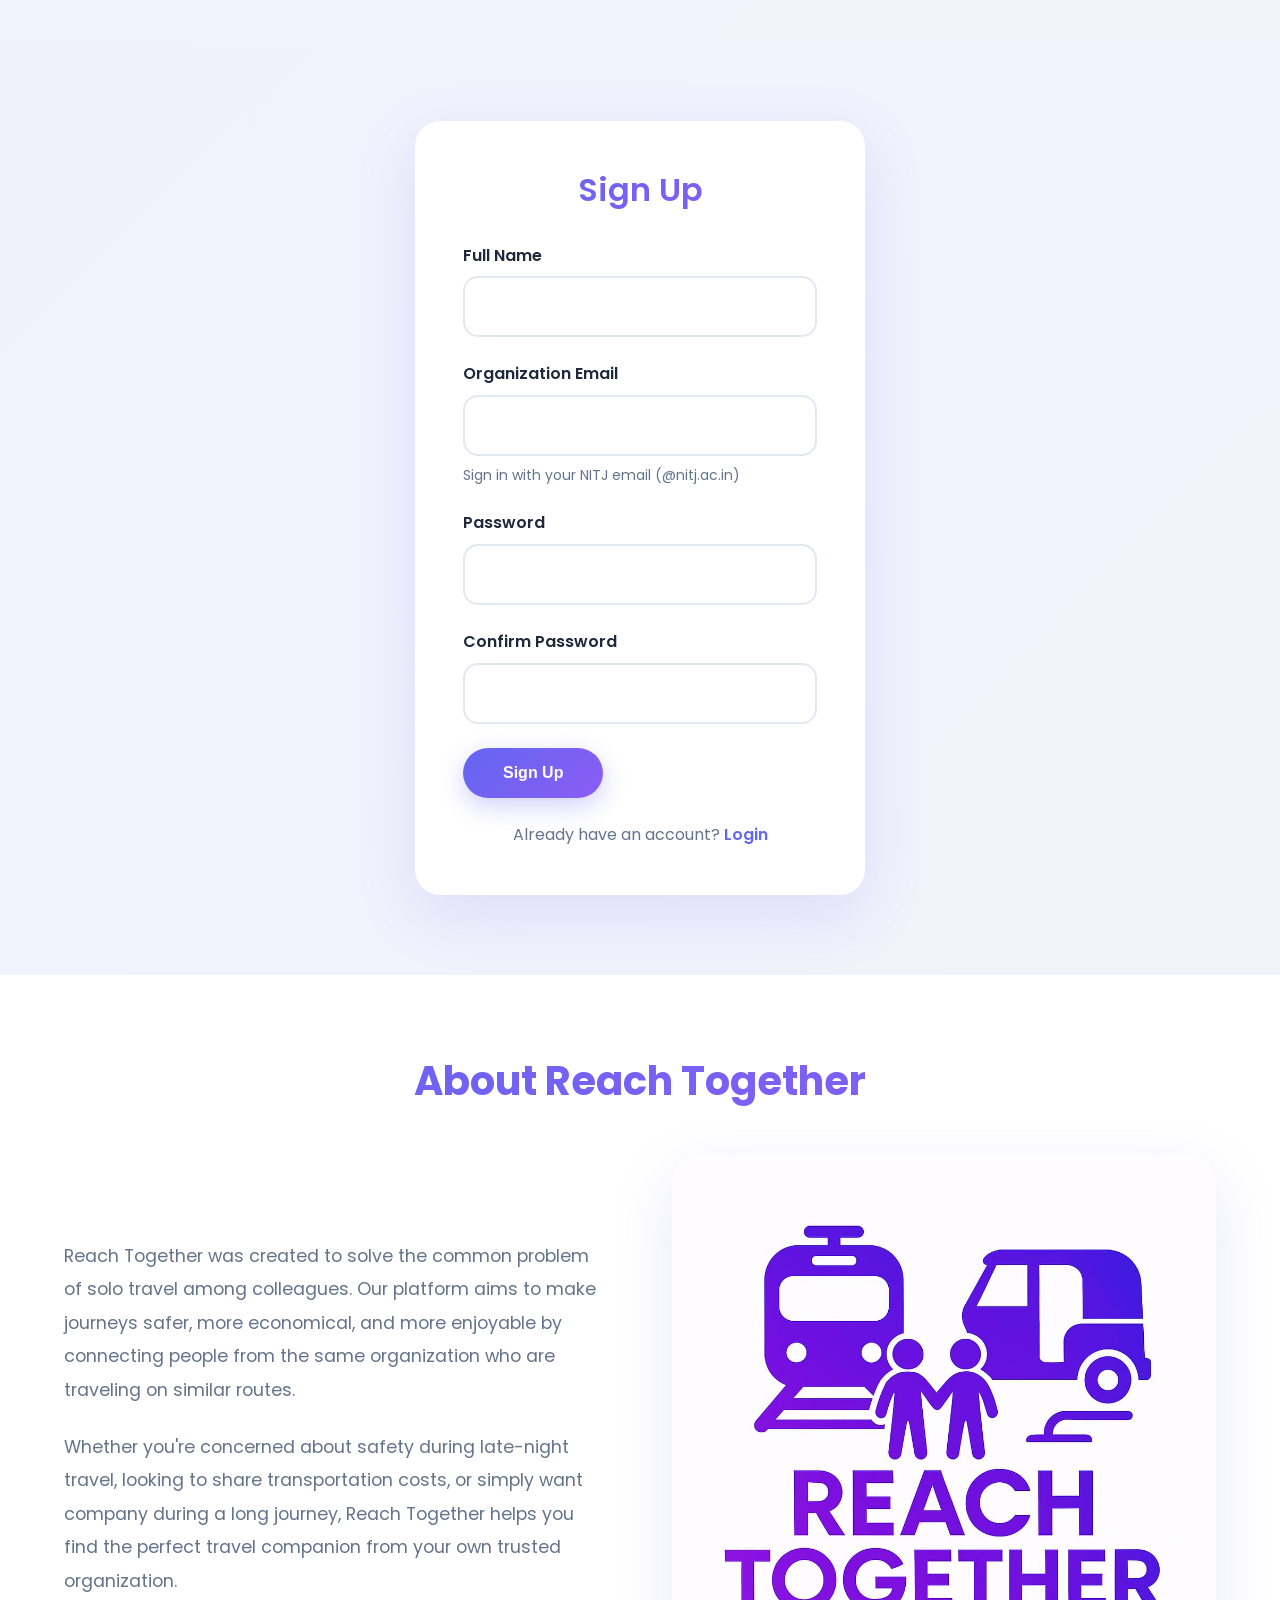
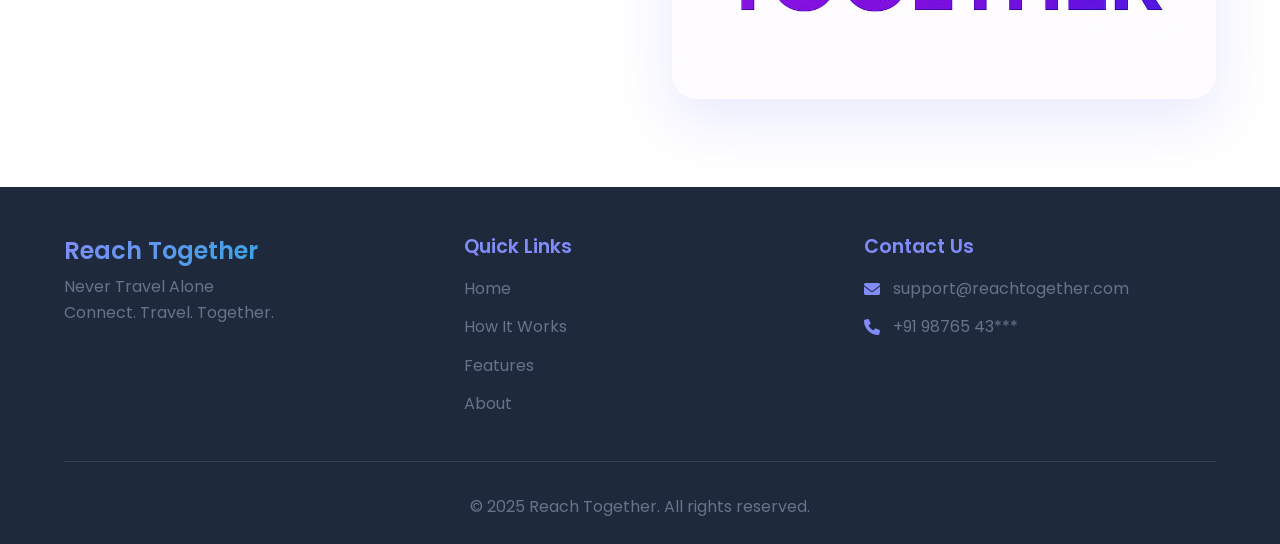
==== commit 6deb44b6: "Fix HTML encoding issues in index.html Signed-off-by: Devel0per-Divyansh <divyanshsinghnitj24@gmail." ====
--- a/index.html
+++ b/index.html
@@ -125,7 +125,7 @@
                     <div class="form-group">
                         <label for="loginEmail">Organization Email</label>
                         <input type="email" id="loginEmail" required>
-                        <small class="auth-note">! Sign in with your NITJ email (@nitj.ac.in)</small>
+                        <small class="auth-note">Sign in with your NITJ email (@nitj.ac.in)</small>
                     </div>
                     <div class="form-group">
                         <label for="loginPassword">Password</label>
@@ -208,3 +208,4 @@
     <script src="script.js"></script>
 </body>
 </html>
+
--- a/styles.css
+++ b/styles.css
@@ -1,22 +1,71 @@
-/* Global Styles */
-@import url('https://fonts.googleapis.com/css2?family=Poppins:wght@300;400;500;600;700&display=swap');
+/* Enhanced Reach Together Styles */
+@import url('https://fonts.googleapis.com/css2?family=Poppins:wght@300;400;500;600;700;800&display=swap');
 
 :root {
-    --primary-color: #4361ee;
-    --secondary-color: #3a0ca3;
-    --accent-color: #4cc9f0;
-    --text-dark: #333333;
-    --text-light: #ffffff;
-    --background-light: #f8f9fa;
-    --background-dark: #212529;
-    --success-color: #2ecc71;
-    --danger-color: #e74c3c;
-    --warning-color: #f39c12;
-    --gray-light: #f1f3f5;
-    --gray-medium: #ced4da;
-    --gray-dark: #6c757d;
-    --border-radius: 8px;
-    --transition: all 0.3s ease;
+    --primary: #6366f1;
+    --primary-dark: #4f46e5;
+    --primary-light: #818cf8;
+    --secondary: #8b5cf6;
+    --accent: #06b6d4;
+    --success: #10b981;
+    --danger: #ef4444;
+    --warning: #f59e0b;
+    --dark: #1e293b;
+    --light: #f8fafc;
+    --gray: #64748b;
+    --gray-light: #e2e8f0;
+    --white: #ffffff;
+    --shadow: 0 10px 40px rgba(99, 102, 241, 0.1);
+    --shadow-lg: 0 20px 60px rgba(99, 102, 241, 0.15);
+}
+
+/* Dark Mode Variables */
+body.dark-mode {
+    --dark: #f8fafc;
+    --light: #0f172a;
+    --gray: #cbd5e1;
+    --gray-light: #1e293b;
+    --white: #1e293b;
+    --shadow: 0 10px 40px rgba(0, 0, 0, 0.3);
+    --shadow-lg: 0 20px 60px rgba(0, 0, 0, 0.4);
+}
+
+body.dark-mode {
+    background: #0f172a;
+    color: #f8fafc;
+}
+
+body.dark-mode .bg-animation {
+    opacity: 0.03;
+}
+
+/* Preserve footer appearance from light mode when dark-mode is active */
+body.dark-mode footer,
+body.dark-mode .footer-content,
+body.dark-mode .footer-bottom {
+    background: #1e293b; /* same as light-mode var(--dark) */
+    color: #ffffff; /* same as light-mode var(--white) */
+}
+
+body.dark-mode .footer-links a {
+    color: #64748b; /* same as light-mode var(--gray) */
+}
+
+body.dark-mode .footer-logo p,
+body.dark-mode .footer-contact p {
+    color: #64748b; /* keep description/contact text same as light mode */
+}
+
+body.dark-mode header {
+    background: rgba(30, 41, 59, 0.95);
+}
+
+body.dark-mode .nav-links a {
+    color: #cbd5e1;
+}
+
+body.dark-mode .hero::before {
+    opacity: 0.05;
 }
 
 * {
@@ -28,14 +77,15 @@
 body {
     font-family: 'Poppins', sans-serif;
     line-height: 1.6;
-    color: var(--text-dark);
-    background-color: var(--background-light);
+    color: var(--dark);
+    background: var(--light);
+    overflow-x: hidden;
 }
 
 a {
     text-decoration: none;
-    color: var(--primary-color);
-    transition: var(--transition);
+    color: var(--primary);
+    transition: all 0.3s ease;
 }
 
 ul {
@@ -48,345 +98,656 @@
 }
 
 section {
-    padding: 80px 20px;
+    padding: 5rem 5%;
 }
 
 .container {
-    max-width: 1200px;
+    max-width: 1400px;
     margin: 0 auto;
     padding: 0 20px;
 }
 
-/* Navigation */
+/* Animated Background */
+.bg-animation {
+    position: fixed;
+    top: 0;
+    left: 0;
+    width: 100%;
+    height: 100%;
+    z-index: -1;
+    background: linear-gradient(135deg, #667eea 0%, #764ba2 100%);
+    opacity: 0.05;
+}
+
+.bg-animation::before {
+    content: '';
+    position: absolute;
+    width: 200%;
+    height: 200%;
+    top: -50%;
+    left: -50%;
+    background: radial-gradient(circle, rgba(99, 102, 241, 0.1) 1px, transparent 1px);
+    background-size: 50px 50px;
+    animation: moveBackground 20s linear infinite;
+}
+
+@keyframes moveBackground {
+    0% { transform: translate(0, 0); }
+    100% { transform: translate(50px, 50px); }
+}
+
+/* Header */
 header {
-    background-color: var(--text-light);
-    box-shadow: 0 2px 10px rgba(0, 0, 0, 0.1);
+    background: rgba(255, 255, 255, 0.95);
+    backdrop-filter: blur(10px);
+    box-shadow: 0 2px 20px rgba(0, 0, 0, 0.05);
     position: sticky;
     top: 0;
     z-index: 1000;
+    transition: all 0.3s ease;
+}
+
+header.scrolled {
+    box-shadow: 0 5px 30px rgba(0, 0, 0, 0.1);
 }
 
 nav {
     display: flex;
     justify-content: space-between;
     align-items: center;
-    padding: 15px 50px;
+    padding: 1.2rem 5%;
     max-width: 1400px;
     margin: 0 auto;
 }
 
 .logo h1 {
-    color: var(--primary-color);
-    font-size: 24px;
-    font-weight: 700;
+    background: linear-gradient(135deg, var(--primary), var(--secondary));
+    -webkit-background-clip: text;
+    -webkit-text-fill-color: transparent;
+    background-clip: text;
+    font-size: 1.8rem;
+    font-weight: 800;
+    letter-spacing: -0.5px;
 }
 
 .nav-links {
     display: flex;
-    gap: 30px;
+    gap: 2rem;
+    list-style: none;
+    align-items: center;
 }
 
 .nav-links a {
-    color: var(--text-dark);
+    text-decoration: none;
+    color: var(--dark);
     font-weight: 500;
-}
-
-.nav-links a:hover,
-.nav-links a.active {
-    color: var(--primary-color);
-}
-
-.login-btn, .signup-btn {
-    padding: 8px 20px;
-    border-radius: var(--border-radius);
-    font-weight: 500;
+    transition: all 0.3s ease;
+    position: relative;
+}
+
+.nav-links a::after {
+    content: '';
+    position: absolute;
+    bottom: -5px;
+    left: 0;
+    width: 0;
+    height: 2px;
+    background: var(--primary);
+    transition: width 0.3s ease;
+}
+
+.nav-links a:hover::after,
+.nav-links a.active::after {
+    width: 100%;
 }
 
 .login-btn {
-    color: var(--primary-color);
-    border: 2px solid var(--primary-color);
+    padding: 0.6rem 1.5rem !important;
+    border: 2px solid var(--primary);
+    border-radius: 25px;
+    color: var(--primary) !important;
+    transition: all 0.3s ease;
+}
+
+.login-btn:hover {
+    background: var(--primary);
+    color: var(--white) !important;
+    transform: translateY(-2px);
+    box-shadow: 0 5px 15px rgba(99, 102, 241, 0.3);
+}
+
+.login-btn::after {
+    display: none;
 }
 
 .signup-btn {
-    background-color: var(--primary-color);
-    color: var(--text-light) !important;
-}
-
-.login-btn:hover {
-    background-color: rgba(67, 97, 238, 0.1);
+    padding: 0.6rem 1.5rem !important;
+    background: linear-gradient(135deg, var(--primary), var(--secondary));
+    color: var(--white) !important;
+    border-radius: 25px;
+    transition: all 0.3s ease;
+    box-shadow: 0 4px 15px rgba(99, 102, 241, 0.3);
 }
 
 .signup-btn:hover {
-    background-color: var(--secondary-color);
-}
-
+    transform: translateY(-2px);
+    box-shadow: 0 6px 20px rgba(99, 102, 241, 0.4);
+}
+
+.signup-btn::after {
+    display: none;
+}
+
+/* Burger Menu */
 .burger {
     display: none;
     cursor: pointer;
+    z-index: 1001;
 }
 
 .burger div {
     width: 25px;
     height: 3px;
-    background-color: var(--text-dark);
+    background: var(--dark);
     margin: 5px;
-    transition: var(--transition);
+    transition: all 0.3s ease;
+    border-radius: 3px;
+}
+
+/* Dark Mode Toggle */
+.theme-toggle {
+    width: 60px;
+    height: 30px;
+    background: var(--gray-light);
+    border-radius: 30px;
+    position: relative;
+    cursor: pointer;
+    transition: all 0.3s ease;
+    border: 2px solid var(--gray-light);
+}
+
+.theme-toggle:hover {
+    transform: scale(1.05);
+}
+
+.theme-toggle-slider {
+    width: 24px;
+    height: 24px;
+    background: linear-gradient(135deg, var(--primary), var(--secondary));
+    border-radius: 50%;
+    position: absolute;
+    top: 1px;
+    left: 2px;
+    transition: all 0.3s ease;
+    display: flex;
+    align-items: center;
+    justify-content: center;
+    color: var(--white);
+    font-size: 0.7rem;
+    box-shadow: 0 2px 8px rgba(99, 102, 241, 0.3);
+}
+
+body.dark-mode .theme-toggle {
+    background: #1e293b;
+    border-color: #1e293b;
+}
+
+body.dark-mode .theme-toggle-slider {
+    left: 32px;
+    background: linear-gradient(135deg, #fbbf24, #f59e0b);
+    box-shadow: 0 2px 8px rgba(251, 191, 36, 0.3);
 }
 
 /* Hero Section */
 .hero {
-    display: flex;
-    align-items: center;
-    justify-content: space-between;
-    min-height: calc(100vh - 70px);
-    padding: 0 50px;
-    background: linear-gradient(to right, #f8f9fa, #e9ecef);
+    min-height: 90vh;
+    display: flex;
+    align-items: center;
+    padding: 4rem 5%;
+    gap: 4rem;
+    position: relative;
+    overflow: hidden;
+}
+
+.hero::before {
+    content: '';
+    position: absolute;
+    top: -50%;
+    right: -20%;
+    width: 600px;
+    height: 600px;
+    background: linear-gradient(135deg, var(--primary), var(--secondary));
+    opacity: 0.1;
+    border-radius: 50%;
+    filter: blur(80px);
+    animation: float 6s ease-in-out infinite;
+}
+
+@keyframes float {
+    0%, 100% { transform: translateY(0) rotate(0deg); }
+    50% { transform: translateY(-30px) rotate(5deg); }
 }
 
 .hero-content {
     flex: 1;
-    max-width: 600px;
+    animation: slideInLeft 0.8s ease;
+}
+
+@keyframes slideInLeft {
+    from {
+        opacity: 0;
+        transform: translateX(-50px);
+    }
+    to {
+        opacity: 1;
+        transform: translateX(0);
+    }
 }
 
 .hero-content h1 {
-    font-size: 48px;
-    color: var(--secondary-color);
-    margin-bottom: 10px;
+    font-size: 3.5rem;
+    font-weight: 800;
+    background: linear-gradient(135deg, var(--primary), var(--secondary));
+    -webkit-background-clip: text;
+    -webkit-text-fill-color: transparent;
+    background-clip: text;
+    margin-bottom: 1rem;
+    line-height: 1.2;
 }
 
 .hero-content h2 {
-    font-size: 24px;
-    color: var(--primary-color);
-    margin-bottom: 20px;
+    font-size: 1.8rem;
+    color: var(--gray);
+    font-weight: 600;
+    margin-bottom: 1.5rem;
 }
 
 .hero-content p {
-    font-size: 18px;
-    color: var(--gray-dark);
-    margin-bottom: 30px;
+    font-size: 1.1rem;
+    color: var(--gray);
+    margin-bottom: 2rem;
+    line-height: 1.8;
 }
 
 .hero-buttons {
     display: flex;
-    gap: 15px;
+    gap: 1rem;
+    flex-wrap: wrap;
+}
+
+.primary-btn, .secondary-btn {
+    padding: 1rem 2.5rem;
+    border-radius: 30px;
+    font-weight: 600;
+    cursor: pointer;
+    transition: all 0.3s ease;
+    border: none;
+    font-size: 1rem;
+    text-decoration: none;
+    display: inline-block;
 }
 
 .primary-btn {
-    background-color: var(--primary-color);
-    color: var(--text-light);
-    padding: 12px 25px;
-    border-radius: var(--border-radius);
-    font-weight: 500;
-    border: none;
-    cursor: pointer;
-    display: inline-block;
-    transition: var(--transition);
+    background: linear-gradient(135deg, var(--primary), var(--secondary));
+    color: var(--white);
+    box-shadow: 0 8px 25px rgba(99, 102, 241, 0.3);
+}
+
+.primary-btn:hover {
+    transform: translateY(-3px);
+    box-shadow: 0 12px 35px rgba(99, 102, 241, 0.4);
 }
 
 .secondary-btn {
-    background-color: transparent;
-    color: var(--primary-color);
-    padding: 12px 25px;
-    border-radius: var(--border-radius);
-    font-weight: 500;
-    border: 2px solid var(--primary-color);
-    cursor: pointer;
-    display: inline-block;
-    transition: var(--transition);
-}
-
-.primary-btn:hover {
-    background-color: var(--secondary-color);
+    background: var(--white);
+    color: var(--primary);
+    border: 2px solid var(--primary);
 }
 
 .secondary-btn:hover {
-    background-color: rgba(67, 97, 238, 0.1);
+    background: var(--primary);
+    color: var(--white);
+    transform: translateY(-3px);
+    box-shadow: 0 8px 25px rgba(99, 102, 241, 0.3);
 }
 
 .hero-image {
     flex: 1;
-    display: flex;
-    justify-content: center;
-    align-items: center;
-    max-width: 600px;
+    animation: slideInRight 0.8s ease;
+    position: relative;
+}
+
+@keyframes slideInRight {
+    from {
+        opacity: 0;
+        transform: translateX(50px);
+    }
+    to {
+        opacity: 1;
+        transform: translateX(0);
+    }
 }
 
 .hero-image img {
-    max-width: 100%;
-    border-radius: 20px;
-    box-shadow: 0 10px 30px rgba(0, 0, 0, 0.1);
+    width: 100%;
+    border-radius: 30px;
+    box-shadow: var(--shadow-lg);
+    transition: transform 0.3s ease;
+}
+
+.hero-image:hover img {
+    transform: scale(1.02);
 }
 
 /* How It Works Section */
 .how-it-works {
     text-align: center;
-    background-color: var(--text-light);
+    background: var(--white);
 }
 
 .how-it-works h2 {
-    font-size: 36px;
-    margin-bottom: 50px;
-    color: var(--secondary-color);
+    font-size: 2.5rem;
+    font-weight: 700;
+    margin-bottom: 3rem;
+    background: linear-gradient(135deg, var(--primary), var(--secondary));
+    -webkit-background-clip: text;
+    -webkit-text-fill-color: transparent;
+    background-clip: text;
 }
 
 .steps-container {
-    display: flex;
-    justify-content: center;
-    flex-wrap: wrap;
-    gap: 40px;
+    display: grid;
+    grid-template-columns: repeat(auto-fit, minmax(250px, 1fr));
+    gap: 2rem;
     max-width: 1200px;
     margin: 0 auto;
 }
 
 .step {
-    flex: 1;
-    min-width: 200px;
-    max-width: 250px;
-    padding: 20px;
-    border-radius: var(--border-radius);
-    background-color: var(--gray-light);
-    box-shadow: 0 5px 15px rgba(0, 0, 0, 0.05);
-    transition: var(--transition);
+    background: var(--white);
+    padding: 2.5rem 2rem;
+    border-radius: 20px;
+    box-shadow: var(--shadow);
+    transition: all 0.3s ease;
+    position: relative;
+    overflow: hidden;
+    border: 2px solid transparent;
+}
+
+.step::before {
+    content: '';
+    position: absolute;
+    top: 0;
+    left: 0;
+    width: 100%;
+    height: 5px;
+    background: linear-gradient(90deg, var(--primary), var(--secondary));
+    transform: scaleX(0);
+    transition: transform 0.3s ease;
+}
+
+.step:hover::before {
+    transform: scaleX(1);
 }
 
 .step:hover {
     transform: translateY(-10px);
-    box-shadow: 0 15px 30px rgba(0, 0, 0, 0.1);
+    box-shadow: var(--shadow-lg);
+    border-color: var(--primary-light);
 }
 
 .step-icon {
-    font-size: 40px;
-    color: var(--primary-color);
-    margin-bottom: 15px;
+    width: 80px;
+    height: 80px;
+    background: linear-gradient(135deg, var(--primary), var(--secondary));
+    border-radius: 20px;
+    display: flex;
+    align-items: center;
+    justify-content: center;
+    margin: 0 auto 1.5rem;
+    color: var(--white);
+    font-size: 2rem;
+    transition: all 0.3s ease;
+}
+
+.step:hover .step-icon {
+    transform: rotateY(360deg);
 }
 
 .step h3 {
-    margin-bottom: 10px;
-    font-size: 20px;
+    font-size: 1.3rem;
+    margin-bottom: 1rem;
+    color: var(--dark);
+}
+
+.step p {
+    color: var(--gray);
+    line-height: 1.8;
 }
 
 /* Features Section */
 .features {
-    background-color: var(--gray-light);
+    background: linear-gradient(135deg, rgba(99, 102, 241, 0.05), rgba(139, 92, 246, 0.05));
     text-align: center;
 }
 
 .features h2 {
-    font-size: 36px;
-    margin-bottom: 50px;
-    color: var(--secondary-color);
+    font-size: 2.5rem;
+    font-weight: 700;
+    margin-bottom: 3rem;
+    background: linear-gradient(135deg, var(--primary), var(--secondary));
+    -webkit-background-clip: text;
+    -webkit-text-fill-color: transparent;
+    background-clip: text;
 }
 
 .features-grid {
     display: grid;
-    grid-template-columns: repeat(auto-fit, minmax(250px, 1fr));
-    gap: 30px;
+    grid-template-columns: repeat(auto-fit, minmax(280px, 1fr));
+    gap: 2rem;
     max-width: 1200px;
     margin: 0 auto;
 }
 
 .feature-card {
-    background-color: var(--text-light);
-    padding: 30px 20px;
-    border-radius: var(--border-radius);
-    box-shadow: 0 5px 15px rgba(0, 0, 0, 0.05);
-    transition: var(--transition);
+    background: var(--white);
+    padding: 2.5rem 2rem;
+    border-radius: 20px;
+    box-shadow: var(--shadow);
+    transition: all 0.3s ease;
+    border: 2px solid transparent;
 }
 
 .feature-card:hover {
-    transform: translateY(-5px);
-    box-shadow: 0 10px 25px rgba(0, 0, 0, 0.1);
+    transform: translateY(-10px);
+    box-shadow: var(--shadow-lg);
+    border-color: var(--primary);
 }
 
 .feature-icon {
-    font-size: 36px;
-    color: var(--primary-color);
-    margin-bottom: 20px;
+    width: 70px;
+    height: 70px;
+    background: linear-gradient(135deg, var(--primary), var(--secondary));
+    border-radius: 50%;
+    display: flex;
+    align-items: center;
+    justify-content: center;
+    margin: 0 auto 1.5rem;
+    color: var(--white);
+    font-size: 1.8rem;
+    transition: all 0.3s ease;
+}
+
+.feature-card:hover .feature-icon {
+    transform: scale(1.1) rotate(5deg);
 }
 
 .feature-card h3 {
-    margin-bottom: 15px;
-    font-size: 20px;
-}
-
-/* Authentication Sections */
+    font-size: 1.3rem;
+    margin-bottom: 1rem;
+    color: var(--dark);
+}
+
+.feature-card p {
+    color: var(--gray);
+    line-height: 1.8;
+}
+
+/* Auth Sections */
 .auth-section {
     min-height: 100vh;
     display: flex;
+    align-items: center;
     justify-content: center;
-    align-items: center;
-    background-color: var(--text-light);
+    background: linear-gradient(135deg, rgba(99, 102, 241, 0.05), rgba(139, 92, 246, 0.05));
 }
 
 .auth-container {
-    background-color: var(--gray-light);
-    padding: 40px;
-    border-radius: var(--border-radius);
-    box-shadow: 0 10px 30px rgba(0, 0, 0, 0.1);
+    background: var(--white);
+    padding: 3rem;
+    border-radius: 25px;
+    box-shadow: var(--shadow-lg);
     width: 100%;
-    max-width: 500px;
+    max-width: 450px;
+    animation: fadeInUp 0.6s ease;
+}
+
+@keyframes fadeInUp {
+    from {
+        opacity: 0;
+        transform: translateY(30px);
+    }
+    to {
+        opacity: 1;
+        transform: translateY(0);
+    }
 }
 
 .auth-container h2 {
     text-align: center;
-    margin-bottom: 30px;
-    color: var(--secondary-color);
+    margin-bottom: 2rem;
+    font-size: 2rem;
+    background: linear-gradient(135deg, var(--primary), var(--secondary));
+    -webkit-background-clip: text;
+    -webkit-text-fill-color: transparent;
+    background-clip: text;
 }
 
 .form-group {
-    margin-bottom: 20px;
+    margin-bottom: 1.5rem;
 }
 
 .form-group label {
     display: block;
-    margin-bottom: 8px;
-    font-weight: 500;
-}
-
-.form-group input {
+    margin-bottom: 0.5rem;
+    font-weight: 600;
+    color: var(--dark);
+}
+
+.form-group input,
+.form-group select,
+.form-group textarea {
     width: 100%;
-    padding: 12px 15px;
-    border: 1px solid var(--gray-medium);
-    border-radius: var(--border-radius);
-    font-size: 16px;
-    transition: var(--transition);
-}
-
-.form-group input:focus {
-    border-color: var(--primary-color);
+    padding: 1rem 1.5rem;
+    border: 2px solid var(--gray-light);
+    border-radius: 15px;
+    font-size: 1rem;
+    transition: all 0.3s ease;
+    font-family: 'Poppins', sans-serif;
+    background: var(--white);
+}
+
+.form-group input:focus,
+.form-group select:focus,
+.form-group textarea:focus {
+    border-color: var(--primary);
     outline: none;
-    box-shadow: 0 0 0 3px rgba(67, 97, 238, 0.2);
-}
-
-.auth-container .primary-btn {
-    width: 100%;
-    margin-top: 10px;
+    box-shadow: 0 0 0 4px rgba(99, 102, 241, 0.1);
+}
+
+/* Keep auth form inputs light even in dark mode */
+body.dark-mode #loginForm .form-group input,
+body.dark-mode #loginForm .form-group select,
+body.dark-mode #loginForm .form-group textarea,
+body.dark-mode #signupForm .form-group input,
+body.dark-mode #signupForm .form-group select,
+body.dark-mode #signupForm .form-group textarea,
+body.dark-mode .auth-container .form-group input,
+body.dark-mode .auth-container .form-group select,
+body.dark-mode .auth-container .form-group textarea {
+    background: #ffffff;
+    color: #0f172a;
+    border-color: #e5e7eb;
+    box-shadow: none;
+}
+
+body.dark-mode .auth-container .form-group input::placeholder,
+body.dark-mode .auth-container .form-group textarea::placeholder,
+body.dark-mode .auth-container .form-group select::placeholder {
+    color: #6b7280;
+    opacity: 1;
+}
+
+body.dark-mode .auth-container .form-group input:focus,
+body.dark-mode .auth-container .form-group select:focus,
+body.dark-mode .auth-container .form-group textarea:focus {
+    border-color: var(--primary);
+    box-shadow: 0 0 0 4px rgba(99, 102, 241, 0.08);
+    outline: none;
+}
+
+.form-group textarea {
+    resize: vertical;
+    min-height: 100px;
+}
+
+.form-group small {
+    color: var(--gray);
+    font-size: 0.875rem;
+    display: block;
+    margin-top: 0.5rem;
 }
 
 .auth-redirect {
-    margin-top: 20px;
     text-align: center;
+    margin-top: 1.5rem;
+    color: var(--gray);
+}
+
+.auth-redirect a {
+    color: var(--primary);
+    font-weight: 600;
+    text-decoration: none;
+    transition: color 0.3s ease;
+}
+
+.auth-redirect a:hover {
+    color: var(--primary-dark);
 }
 
 /* About Section */
 .about {
-    background-color: var(--text-light);
+    background: var(--white);
 }
 
 .about h2 {
-    font-size: 36px;
-    margin-bottom: 50px;
+    font-size: 2.5rem;
+    font-weight: 700;
+    margin-bottom: 3rem;
     text-align: center;
-    color: var(--secondary-color);
+    background: linear-gradient(135deg, var(--primary), var(--secondary));
+    -webkit-background-clip: text;
+    -webkit-text-fill-color: transparent;
+    background-clip: text;
 }
 
 .about-content {
     display: flex;
     align-items: center;
-    justify-content: space-between;
-    gap: 50px;
+    gap: 4rem;
     max-width: 1200px;
     margin: 0 auto;
+    text-align: left;
 }
 
 .about-text {
@@ -394,79 +755,115 @@
 }
 
 .about-text p {
-    margin-bottom: 20px;
-    font-size: 16px;
+    font-size: 1.1rem;
+    line-height: 1.9;
+    color: var(--gray);
+    margin-bottom: 1.5rem;
 }
 
 .about-image {
     flex: 1;
-    max-width: 500px;
 }
 
 .about-image img {
     width: 100%;
-    border-radius: var(--border-radius);
-    box-shadow: 0 10px 30px rgba(0, 0, 0, 0.1);
+    border-radius: 25px;
+    box-shadow: var(--shadow-lg);
+    transition: transform 0.3s ease;
+}
+
+.about-image:hover img {
+    transform: scale(1.02);
 }
 
 /* Footer */
 footer {
-    background-color: var(--background-dark);
-    color: var(--text-light);
-    padding: 50px 20px 20px;
+    background: var(--dark);
+    color: var(--white);
+    padding: 3rem 5% 1.5rem;
 }
 
 .footer-content {
-    display: flex;
-    justify-content: space-between;
-    flex-wrap: wrap;
-    gap: 40px;
+    display: grid;
+    grid-template-columns: repeat(auto-fit, minmax(250px, 1fr));
+    gap: 3rem;
     max-width: 1200px;
-    margin: 0 auto;
+    margin: 0 auto 2rem;
 }
 
 .footer-logo h2 {
-    color: var(--accent-color);
-    margin-bottom: 10px;
+    background: linear-gradient(135deg, var(--primary-light), var(--accent));
+    -webkit-background-clip: text;
+    -webkit-text-fill-color: transparent;
+    background-clip: text;
+    margin-bottom: 0.5rem;
+    font-size: 1.5rem;
+}
+
+.footer-logo p {
+    color: var(--gray);
 }
 
 .footer-links h3,
 .footer-contact h3 {
-    margin-bottom: 20px;
-    color: var(--accent-color);
+    color: var(--primary-light);
+    margin-bottom: 1rem;
+    font-size: 1.2rem;
+}
+
+.footer-links ul {
+    list-style: none;
 }
 
 .footer-links ul li {
-    margin-bottom: 10px;
+    margin-bottom: 0.8rem;
 }
 
 .footer-links a {
-    color: var(--text-light);
+    color: var(--gray);
+    text-decoration: none;
+    transition: all 0.3s ease;
 }
 
 .footer-links a:hover {
-    color: var(--accent-color);
+    color: var(--primary-light);
+    padding-left: 5px;
 }
 
 .footer-contact p {
-    margin-bottom: 10px;
-    display: flex;
-    align-items: center;
-    gap: 10px;
+    color: var(--gray);
+    margin-bottom: 0.8rem;
+    display: flex;
+    align-items: center;
+    gap: 0.8rem;
+}
+
+.footer-contact i {
+    color: var(--primary-light);
 }
 
 .footer-bottom {
     text-align: center;
-    padding-top: 30px;
-    margin-top: 30px;
+    padding-top: 2rem;
     border-top: 1px solid rgba(255, 255, 255, 0.1);
-    max-width: 1200px;
-    margin: 30px auto 0;
-}
-
-/* Dashboard Styles (for later implementation) */
+    color: var(--gray);
+}
+
+/* Scroll animations */
+.animate-on-scroll {
+    opacity: 0;
+    transform: translateY(30px);
+    transition: all 0.6s ease;
+}
+
+.animate-on-scroll.animated {
+    opacity: 1;
+    transform: translateY(0);
+}
+
+/* Dashboard Styles */
 .dashboard {
-    display: none; /* Initially hidden, will be shown after login */
+    display: none;
     padding: 30px;
     max-width: 1200px;
     margin: 0 auto;
@@ -489,13 +886,13 @@
     width: 50px;
     height: 50px;
     border-radius: 50%;
-    background-color: var(--primary-color);
+    background: linear-gradient(135deg, var(--primary), var(--secondary));
     display: flex;
     align-items: center;
     justify-content: center;
-    color: var(--text-light);
-    font-weight: 600;
-    font-size: 20px;
+    color: var(--white);
+    font-weight: 700;
+    font-size: 1.2rem;
 }
 
 .dashboard-controls {
@@ -503,118 +900,147 @@
     gap: 15px;
 }
 
-.dashboard-tabs {
-    display: flex;
-    background-color: var(--gray-light);
-    border-radius: var(--border-radius);
-    overflow: hidden;
-    margin-bottom: 30px;
-}
-
-.tab-btn {
-    flex: 1;
-    padding: 15px;
-    text-align: center;
-    background-color: transparent;
+/* Utility Classes */
+.danger-btn {
+    background: var(--danger);
+    color: var(--white);
+    padding: 0.6rem 1.5rem;
+    border-radius: 15px;
     border: none;
     cursor: pointer;
     font-weight: 500;
-    transition: var(--transition);
-}
-
-.tab-btn.active {
-    background-color: var(--primary-color);
-    color: var(--text-light);
-}
-
-.tab-content {
-    background-color: var(--text-light);
-    border-radius: var(--border-radius);
-    padding: 30px;
-    box-shadow: 0 5px 15px rgba(0, 0, 0, 0.05);
+    transition: all 0.3s ease;
+}
+
+.danger-btn:hover {
+    background: #dc2626;
+    transform: translateY(-2px);
+    box-shadow: 0 5px 15px rgba(239, 68, 68, 0.3);
+}
+
+/* Checkbox Group */
+.checkbox-group {
+    display: flex;
+    flex-direction: column;
+    gap: 0.8rem;
+}
+
+.checkbox-group label {
+    display: flex;
+    align-items: center;
+    gap: 0.8rem;
+    cursor: pointer;
+    font-weight: 400;
+}
+
+.checkbox-group input[type="checkbox"] {
+    width: 20px;
+    height: 20px;
+    cursor: pointer;
+    accent-color: var(--primary);
 }
 
 /* Responsive Design */
-@media screen and (max-width: 1024px) {
+@media screen and (max-width: 768px) {
+    .nav-links {
+        position: fixed;
+        right: -100%;
+        top: 70px;
+        flex-direction: column;
+        background: var(--white);
+        width: 100%;
+        height: calc(100vh - 70px);
+        padding: 2rem;
+        box-shadow: -5px 0 15px rgba(0, 0, 0, 0.1);
+        transition: right 0.3s ease;
+        align-items: flex-start;
+    }
+
+    .nav-links.active {
+        right: 0;
+    }
+
+    .theme-toggle {
+        margin-right: 1rem;
+    }
+
+    .burger {
+        display: block;
+    }
+
     .hero {
         flex-direction: column;
         text-align: center;
-        padding: 50px 20px;
+        padding: 2rem 5%;
+        min-height: auto;
     }
 
     .hero-content {
-        margin-bottom: 50px;
+        margin-bottom: 3rem;
+    }
+
+    .hero-content h1 {
+        font-size: 2.5rem;
+    }
+
+    .hero-content h2 {
+        font-size: 1.3rem;
+    }
+
+    .hero-buttons {
+        justify-content: center;
     }
 
     .about-content {
         flex-direction: column;
-    }
-
-    .about-text {
-        order: 2;
-    }
-
-    .about-image {
-        order: 1;
-        margin-bottom: 30px;
-    }
-}
-
-@media screen and (max-width: 768px) {
-    nav {
-        padding: 15px 20px;
-    }
-
-    .nav-links {
-        position: absolute;
-        right: 0;
-        top: 70px;
-        background-color: var(--text-light);
-        height: calc(100vh - 70px);
-        width: 0;
-        flex-direction: column;
-        align-items: center;
-        justify-content: flex-start;
-        padding-top: 40px;
-        overflow-x: hidden;
-        transition: var(--transition);
-        box-shadow: -5px 0 15px rgba(0, 0, 0, 0.1);
-    }
-
-    .nav-links.active {
-        width: 250px;
-    }
-
-    .burger {
-        display: block;
-    }
-
-    .features-grid,
-    .footer-content {
+        text-align: center;
+        gap: 2rem;
+    }
+
+    h2 {
+        font-size: 2rem;
+    }
+
+    section {
+        padding: 3rem 5%;
+    }
+
+    .steps-container,
+    .features-grid {
         grid-template-columns: 1fr;
+    }
+
+    .auth-container {
+        padding: 2rem;
+        margin: 1rem;
     }
 }
 
 @media screen and (max-width: 480px) {
     .hero-content h1 {
-        font-size: 36px;
+        font-size: 2rem;
     }
 
     .hero-content h2 {
-        font-size: 20px;
+        font-size: 1.1rem;
     }
 
     .hero-buttons {
         flex-direction: column;
-    }
-
-    .how-it-works h2,
-    .features h2,
-    .about h2 {
-        font-size: 28px;
-    }
-
-    .auth-container {
-        padding: 30px 20px;
-    }
-}+        width: 100%;
+    }
+
+    .primary-btn,
+    .secondary-btn {
+        width: 100%;
+        text-align: center;
+    }
+
+    .logo h1 {
+        font-size: 1.5rem;
+    }
+
+    nav {
+        padding: 1rem 5%;
+    }
+}
